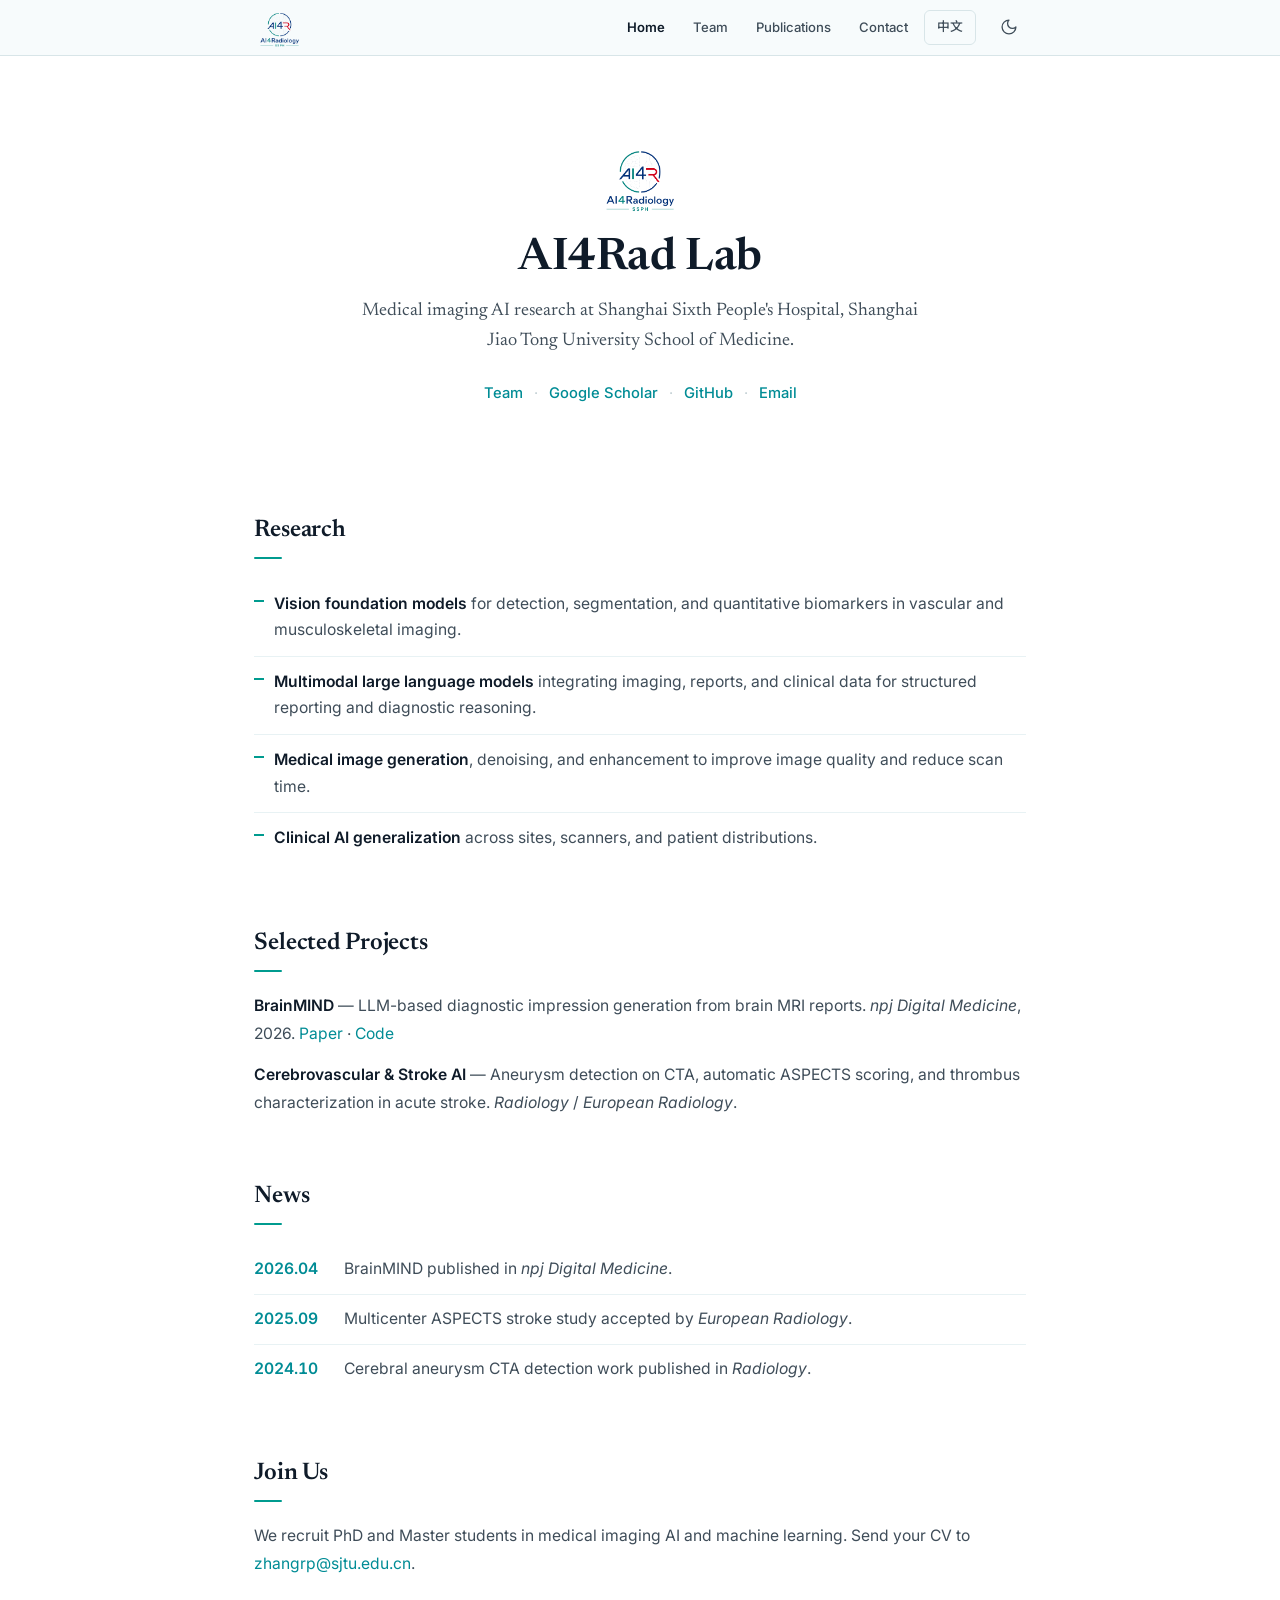
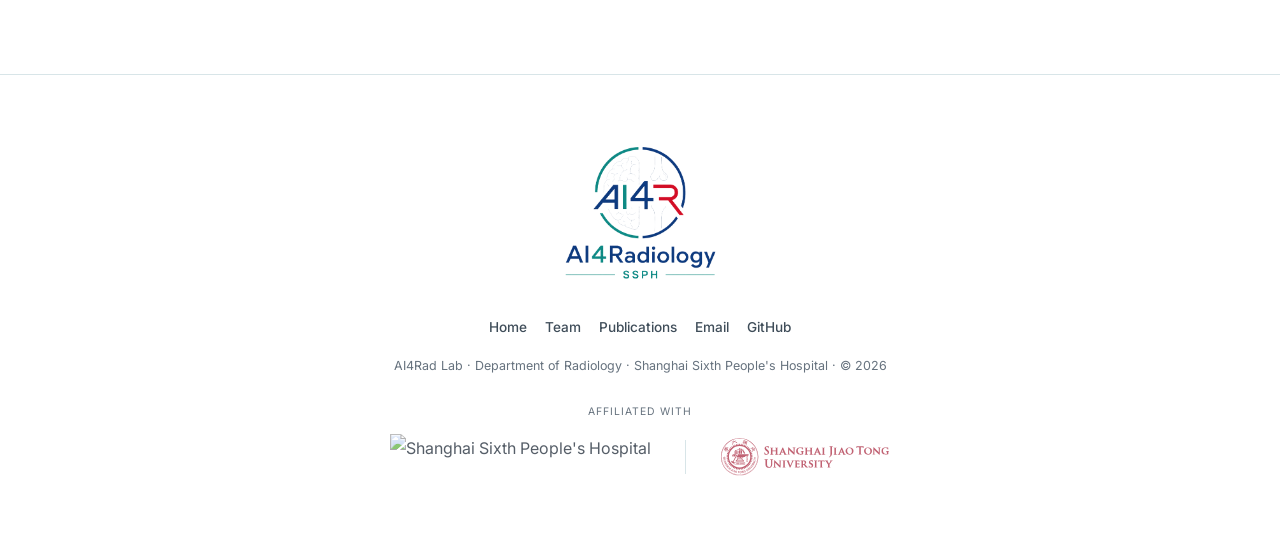
==== index.html @ 99b1f23b "logo: replace all AI4Rad marks with team-logo.png; remove old logo files - Add images/brand/team-log" ====
<!DOCTYPE html>
<html lang="en" data-theme="light">
<head>
  <meta charset="UTF-8">
  <meta name="viewport" content="width=device-width, initial-scale=1">
  <meta name="description" content="AI4Rad Lab — Medical Imaging AI research at Shanghai Sixth People's Hospital, Shanghai Jiao Tong University School of Medicine.">
  <title>AI4Rad Lab · Medical Imaging AI</title>
  <link rel="preconnect" href="https://fonts.googleapis.com">
  <link rel="preconnect" href="https://fonts.gstatic.com" crossorigin>
  <link href="https://fonts.googleapis.com/css2?family=Newsreader:opsz,wght@6..72,400;6..72,500;6..72,600&family=Inter:wght@400;500;600&family=Noto+Sans+SC:wght@400;500;600&family=Noto+Serif+SC:wght@500;600;700&display=swap" rel="stylesheet">
  <link rel="icon" href="images/brand/team-logo.png">
  <link rel="stylesheet" href="css/style.css">
</head>
<body>
  <nav class="nav">
    <div class="nav__inner">
      <a href="./" class="nav__brand">
        <img src="images/brand/team-logo.png" alt="AI4Rad" class="nav__brand-logo">
        <span class="nav__brand-text">AI4Rad Lab</span>
      </a>
      <div class="nav__links">
        <a href="./" class="nav__link active">Home</a>
        <a href="./team.html" class="nav__link">Team</a>
        <a href="https://scholar.google.com/citations?user=zj4WqewAAAAJ" class="nav__link" target="_blank" rel="noopener">Publications</a>
        <a href="mailto:zhangrp@sjtu.edu.cn" class="nav__link">Contact</a>
        <a href="./index_ch.html" class="nav__link--lang">中文</a>
      </div>
      <button class="nav__theme-btn" id="themeToggle" aria-label="Toggle dark mode" title="Toggle dark mode"></button>
    </div>
  </nav>

  <main class="wrapper">
    <section class="hero reveal">
      <img class="hero__emblem" src="images/brand/team-logo.png" alt="AI4Rad">
      <h1 class="hero__title">AI4Rad Lab</h1>
      <p class="hero__subtitle">Medical imaging AI research at Shanghai Sixth People's Hospital, Shanghai Jiao Tong University School of Medicine.</p>
      <p class="hero__links">
        <a href="./team.html">Team</a>
        <span class="hero__sep">·</span>
        <a href="https://scholar.google.com/citations?user=zj4WqewAAAAJ" target="_blank" rel="noopener">Google Scholar</a>
        <span class="hero__sep">·</span>
        <a href="https://github.com/AI4Rad-SSPH" target="_blank" rel="noopener">GitHub</a>
        <span class="hero__sep">·</span>
        <a href="mailto:zhangrp@sjtu.edu.cn">Email</a>
      </p>
    </section>

    <section class="reveal" style="margin-top:64px;">
      <h2 class="section-title">Research</h2>
      <ul class="text-list">
        <li><strong>Vision foundation models</strong> for detection, segmentation, and quantitative biomarkers in vascular and musculoskeletal imaging.</li>
        <li><strong>Multimodal large language models</strong> integrating imaging, reports, and clinical data for structured reporting and diagnostic reasoning.</li>
        <li><strong>Medical image generation</strong>, denoising, and enhancement to improve image quality and reduce scan time.</li>
        <li><strong>Clinical AI generalization</strong> across sites, scanners, and patient distributions.</li>
      </ul>
    </section>

    <section class="reveal" style="margin-top:64px;">
      <h2 class="section-title">Selected Projects</h2>
      <div class="text-list">
        <p><strong>BrainMIND</strong> — LLM-based diagnostic impression generation from brain MRI reports. <em>npj Digital Medicine</em>, 2026. <a href="https://www.nature.com/articles/s41746-026-02380-4" target="_blank" rel="noopener">Paper</a> · <a href="https://github.com/FrankZhangRp/BrainMIND" target="_blank" rel="noopener">Code</a></p>
        <p><strong>Cerebrovascular & Stroke AI</strong> — Aneurysm detection on CTA, automatic ASPECTS scoring, and thrombus characterization in acute stroke. <em>Radiology</em> / <em>European Radiology</em>.</p>
      </div>
    </section>

    <section class="reveal" style="margin-top:64px;">
      <h2 class="section-title">News</h2>
      <ul class="news-list-plain">
        <li><span class="news-date">2026.04</span> BrainMIND published in <em>npj Digital Medicine</em>.</li>
        <li><span class="news-date">2025.09</span> Multicenter ASPECTS stroke study accepted by <em>European Radiology</em>.</li>
        <li><span class="news-date">2024.10</span> Cerebral aneurysm CTA detection work published in <em>Radiology</em>.</li>
      </ul>
    </section>

    <section class="reveal" style="margin-top:64px;">
      <h2 class="section-title">Join Us</h2>
      <p class="text-body">We recruit PhD and Master students in medical imaging AI and machine learning. Send your CV to <a href="mailto:zhangrp@sjtu.edu.cn">zhangrp@sjtu.edu.cn</a>.</p>
    </section>
  </main>

  <footer class="footer">
    <div class="footer__brand">
      <img src="images/brand/team-logo.png" alt="AI4Rad Lab" class="footer__brandlogo">
    </div>
    <div class="footer__links">
      <a href="./">Home</a>
      <a href="./team.html">Team</a>
      <a href="https://scholar.google.com/citations?user=zj4WqewAAAAJ" target="_blank" rel="noopener">Publications</a>
      <a href="mailto:zhangrp@sjtu.edu.cn">Email</a>
      <a href="https://github.com/AI4Rad-SSPH" target="_blank" rel="noopener">GitHub</a>
    </div>
    <p class="footer__meta">AI4Rad Lab · Department of Radiology · Shanghai Sixth People's Hospital · &copy; 2026</p>
    <div class="footer__affil">
      <span class="footer__affil-cap">Affiliated with</span>
      <div class="footer__affil-logos">
        <img src="images/brand/ssph-med-logo.svg" alt="Shanghai Sixth People's Hospital" class="a-ssph">
        <span class="footer__affil-sep" aria-hidden="true"></span>
        <img src="images/brand/sjtu-logo-en.svg" alt="Shanghai Jiao Tong University" class="a-sjtu">
      </div>
    </div>
  </footer>

  <script src="js/main.js"></script>
</body>
</html>
---- css/style.css ----
:root {
  /* AI4Rad restrained identity — reduced palette */
  --ai4rad-teal: #009b8f; --ai4rad-teal-dark: #008c95; --ai4rad-teal-soft: #e3f3f1;
  --ai4rad-blue: #00529b; --ai4rad-blue-dark: #003f88;
  --ai4rad-red: #c9102e; --ai4rad-ink: #0f1b29; --ai4rad-paper: #ffffff;
  --text-primary: var(--ai4rad-ink);
  --text-secondary: #3f4d59;
  --text-muted: #66727e;
  --bg-page: var(--ai4rad-paper);
  --bg-card: #ffffff;
  --border: #d8e5e8;
  --border-light: #e8f2f4;
  --radius-sm: 6px; --radius-md: 10px; --radius-lg: 14px;
  --shadow-sm: 0 1px 2px rgba(17,32,51,0.04);
  --shadow-md: 0 4px 10px rgba(17,32,51,0.05);
  --nav-height: 56px;
  --content-max: 720px;
  /* Typography: serif display (Newsreader) for headings — editorial, academic feel;
     neutral sans (Inter) for body; Noto Sans/Serif SC paired for consistent CJK. */
  --font-body: 'Inter', 'Noto Sans SC', 'PingFang SC', 'Hiragino Sans GB', 'Microsoft YaHei', sans-serif;
  --font-display: 'Newsreader', 'Noto Serif SC', 'Songti SC', serif;
  --font-serif: 'Newsreader', 'Noto Serif SC', 'Songti SC', serif;
  --nav-bg: rgba(247,251,252,0.96);
}

[data-theme="dark"] {
  --text-primary: #e8f4f2;
  --text-secondary: #9aaba6;
  --text-muted: #6e807b;
  --bg-page: #0b1418;
  --bg-card: #141f23;
  --border: #233439;
  --border-light: #1a272b;
  --shadow-sm: 0 1px 2px rgba(0,0,0,0.3);
  --shadow-md: 0 4px 10px rgba(0,0,0,0.3);
  --nav-bg: rgba(11,20,24,0.96);
}

*, *::before, *::after { box-sizing: border-box; margin: 0; padding: 0; }
html { scroll-behavior: smooth; scroll-padding-top: calc(var(--nav-height) + 24px); }
body {
  font-family: var(--font-body); font-size: 16px; line-height: 1.78; color: var(--text-primary);
  background: var(--bg-page); -webkit-font-smoothing: antialiased; text-rendering: optimizeLegibility;
  padding-top: var(--nav-height);
}

a { color: var(--ai4rad-teal-dark); text-decoration: none; transition: color 0.2s; }
[data-theme="dark"] a { color: #4ad4c8; }
a:hover { color: var(--ai4rad-blue); }
[data-theme="dark"] a:hover { color: #6ee4da; }

::selection { background: rgba(0,142,155,0.16); }

/* Navigation — minimal */
.nav {
  position: fixed; top: 0; left: 0; right: 0; height: var(--nav-height);
  background: var(--nav-bg); border-bottom: 1px solid var(--border);
  z-index: 1000; display: flex; align-items: center; justify-content: center;
}
.nav__inner { display: flex; align-items: center; gap: 12px; max-width: var(--content-max); width: 100%; padding: 0 24px; }
.nav__brand { margin-right: auto; display: flex; align-items: center; gap: 10px; }
/* team-logo.png is a horizontal lockup (icon + wordmark), so scale by height
   and let width follow the aspect ratio. The text label is hidden because the
   logo already carries the lab name. */
.nav__brand-logo { height: 34px; width: auto; flex-shrink: 0; }
.nav__brand-text { display: none; }
.nav__links { display: flex; align-items: center; gap: 4px; }
.nav__link { padding: 5px 12px; font-size: 0.82rem; font-weight: 500; color: var(--text-secondary); border-radius: var(--radius-sm); transition: color 0.2s; }
.nav__link:hover { color: var(--text-primary); background: transparent; }
.nav__link.active { color: var(--text-primary); font-weight: 600; }
.nav__link--lang { padding: 5px 12px; font-size: 0.8rem; font-weight: 500; color: var(--text-secondary); border-radius: var(--radius-sm); border: 1px solid var(--border); transition: all 0.2s; }
.nav__link--lang:hover { color: var(--text-primary); border-color: var(--text-secondary); background: transparent; }
.nav__theme-btn { background: none; border: none; cursor: pointer; font-size: 1.1rem; padding: 4px 8px; border-radius: var(--radius-sm); transition: background 0.2s; line-height: 1; margin-left: 4px; color: var(--text-secondary); }
.nav__theme-btn:hover { background: var(--border-light); }

.wrapper { max-width: var(--content-max); margin: 0 auto; padding: 0 24px; }

/* Hero — minimal */
.hero { padding: 76px 0 40px; text-align: center; }
.hero__emblem { height: clamp(52px, 6vw, 68px); width: auto; margin: 0 auto 22px; display: block; }
.hero__title { font-family: var(--font-display); font-size: 2.6rem; font-weight: 600; line-height: 1.1; letter-spacing: -0.01em; color: var(--text-primary); margin-bottom: 14px; }
.hero__subtitle { font-family: var(--font-serif); font-size: 1.14rem; color: var(--text-secondary); max-width: 560px; margin: 0 auto; line-height: 1.62; font-weight: 400; }
.hero__links { margin-top: 24px; font-size: 0.92rem; color: var(--text-muted); display: flex; flex-wrap: wrap; justify-content: center; gap: 11px; }
.hero__links a { font-weight: 500; }
.hero__sep { color: #c2cfd3; }

/* Section titles — minimal */
.section-title { font-family: var(--font-display); font-size: 1.4rem; font-weight: 600; color: var(--text-primary); margin-bottom: 20px; letter-spacing: -0.005em; line-height: 1.25; }
.section-title::after { content: ''; display: block; width: 28px; height: 2px; background: var(--ai4rad-teal); border-radius: 2px; margin-top: 12px; }

.text-body { color: var(--text-secondary); font-size: 0.98rem; line-height: 1.78; }

/* Text lists */
.text-list { list-style: none; padding: 0; margin: 0; }
.text-list li { position: relative; padding: 12px 0 12px 20px; color: var(--text-secondary); font-size: 0.98rem; line-height: 1.7; border-bottom: 1px solid var(--border-light); }
.text-list li:last-child { border-bottom: none; }
.text-list li::before { content: ''; position: absolute; left: 0; top: 21px; width: 10px; height: 2px; background: var(--ai4rad-teal); }
.text-list p { color: var(--text-secondary); font-size: 0.98rem; line-height: 1.78; margin: 0 0 13px; }
.text-list p:last-child { margin-bottom: 0; }
.text-list strong, .text-list p strong { color: var(--text-primary); font-weight: 600; }

.news-list-plain { list-style: none; padding: 0; margin: 0; }
.news-list-plain li { padding: 11px 0; color: var(--text-secondary); font-size: 0.98rem; line-height: 1.72; border-bottom: 1px solid var(--border-light); }
.news-list-plain li:last-child { border-bottom: none; }
.news-date { display: inline-block; min-width: 72px; font-weight: 600; color: var(--ai4rad-teal-dark); margin-right: 14px; font-feature-settings: 'tnum'; }

/* Footer — minimal */
.footer { margin-top: 96px; padding: 44px 0 52px; border-top: 1px solid var(--border); text-align: center; background: var(--bg-page); }
.footer__brand { margin-bottom: 26px; }
.footer__brandlogo { height: clamp(96px, 11vw, 132px); width: auto; max-width: 100%; opacity: 0.95; }
.footer__links { display: flex; justify-content: center; gap: 18px; margin-bottom: 16px; flex-wrap: wrap; }
.footer__links a { font-size: 0.85rem; color: var(--text-secondary); font-weight: 500; }
.footer__links a:hover { color: var(--text-primary); }
.footer__meta { font-size: 0.78rem; color: var(--text-muted); margin-bottom: 26px; }
/* Affiliations: row layout, logos scaled by their native aspect ratio so the
   wide SSPH wordmark and the SJTU lockup sit on a shared baseline. */
.footer__affil { display: flex; flex-direction: column; align-items: center; gap: 12px; }
.footer__affil-cap { font-size: 0.65rem; text-transform: uppercase; letter-spacing: 0.1em; color: var(--text-muted); }
.footer__affil-logos { display: flex; align-items: center; justify-content: center; flex-wrap: wrap; gap: clamp(20px, 3vw, 34px); }
.footer__affil img { width: auto; opacity: 0.7; display: block; }
/* SSPH wordmark is very wide (~4:1) — cap by height so it reads; SJTU lockup
   is wider than tall — keep it a touch shorter to balance the SSPH wordmark. */
.footer__affil .a-ssph { height: clamp(34px, 4vw, 46px); }
.footer__affil .a-sjtu { height: clamp(28px, 3.2vw, 38px); }
.footer__affil-sep { width: 1px; height: 34px; background: var(--border); flex-shrink: 0; }
[data-theme="dark"] .footer__brandlogo { filter: brightness(1.1); }
[data-theme="dark"] .footer__affil img { opacity: 0.75; }

/* Reveal on scroll */
.reveal { opacity: 0; transform: translateY(14px); transition: opacity 0.5s ease, transform 0.5s ease; }
.reveal.visible { opacity: 1; transform: translateY(0); }

/* =============== Legacy styles for team & member pages (kept for compatibility) =============== */

.section-head { margin-bottom: 28px; }
.section-head__title { font-family: var(--font-display); font-size: 1.5rem; font-weight: 600; color: var(--text-primary); letter-spacing: -0.01em; }
.section-head__line { width: 36px; height: 2px; background: var(--ai4rad-teal); margin-top: 8px; opacity: 0.6; }

.section-label { display: flex; align-items: center; gap: 12px; margin-bottom: 20px; }
.section-label__text { font-family: var(--font-display); font-size: 1.15rem; font-weight: 600; color: var(--text-primary); white-space: nowrap; }
.section-label__line { flex: 1; height: 1px; background: var(--border); }

.stats { display: grid; grid-template-columns: repeat(4, 1fr); gap: 16px; padding: 0 0 48px; }
.stat { background: var(--bg-card); border-radius: var(--radius-lg); padding: 24px 20px; text-align: center; border: 1px solid var(--border); }
.stat__number { font-family: var(--font-display); font-size: 2rem; font-weight: 600; color: var(--ai4rad-teal); }
.stat__label { font-size: 0.75rem; color: var(--text-muted); margin-top: 4px; }

.portal { display: grid; grid-template-columns: repeat(4, 1fr); gap: 16px; padding: 8px 0 52px; }
.portal-card { display: flex; flex-direction: column; gap: 9px; padding: 22px 20px; background: var(--bg-card); border: 1px solid var(--border); border-radius: var(--radius-lg); transition: all 0.25s; position: relative; }
.portal-card:hover { box-shadow: var(--shadow-md); border-color: var(--border-light); }
.portal-card__icon { width: 38px; height: 38px; border-radius: var(--radius-md); display: flex; align-items: center; justify-content: center; background: var(--ai4rad-teal-soft); color: var(--ai4rad-teal-dark); }
.portal-card__title { font-family: var(--font-display); font-size: 1rem; font-weight: 600; color: var(--text-primary); }
.portal-card__desc { font-size: 0.78rem; color: var(--text-secondary); line-height: 1.55; flex: 1; }
.portal-card__cta { font-size: 0.74rem; font-weight: 600; color: var(--ai4rad-teal-dark); }

.projects { display: grid; grid-template-columns: repeat(2, 1fr); gap: 16px; }
.project-card { display: grid; grid-template-columns: 96px 1fr; gap: 18px; padding: 20px; background: var(--bg-card); border: 1px solid var(--border); border-radius: var(--radius-lg); transition: all 0.25s; }
.project-card:hover { box-shadow: var(--shadow-md); border-color: var(--border-light); }
.project-card__media { width: 96px; height: 96px; border-radius: var(--radius-md); overflow: hidden; background: var(--ai4rad-teal-soft); flex-shrink: 0; }
.project-card__media img { width: 100%; height: 100%; object-fit: cover; }
.project-card__icon { display: flex; align-items: center; justify-content: center; width: 100%; height: 100%; background: var(--ai4rad-teal-soft); color: var(--ai4rad-teal-dark); }
.project-card__tag { font-size: 0.62rem; font-weight: 700; text-transform: uppercase; letter-spacing: 0.05em; color: var(--ai4rad-teal-dark); }
.project-card__title { font-size: 0.95rem; font-weight: 600; color: var(--text-primary); margin: 3px 0 5px; line-height: 1.4; }
.project-card__desc { font-size: 0.8rem; color: var(--text-secondary); line-height: 1.55; }
.project-card__links { margin-top: 9px; display: flex; gap: 12px; flex-wrap: wrap; }
.project-card__links a { font-size: 0.72rem; font-weight: 600; }

.resource-list { display: grid; grid-template-columns: repeat(2, 1fr); gap: 12px; }
.resource-link { display: flex; align-items: center; gap: 14px; padding: 16px 20px; background: var(--bg-card); border: 1px solid var(--border-light); border-radius: var(--radius-md); transition: all 0.2s; }
.resource-link:hover { border-color: var(--border); box-shadow: var(--shadow-sm); }
.resource-link__icon { display: inline-flex; align-items: center; justify-content: center; width: 36px; height: 36px; border-radius: var(--radius-md); background: var(--ai4rad-teal-soft); color: var(--ai4rad-teal-dark); flex-shrink: 0; }
.resource-link__title { font-size: 0.86rem; font-weight: 600; color: var(--text-primary); }
.resource-link__desc { font-size: 0.72rem; color: var(--text-muted); margin-top: 1px; }

.research-areas { display: grid; grid-template-columns: repeat(2, 1fr); gap: 16px; align-items: start; }
.area-card { background: var(--bg-card); border-radius: var(--radius-lg); padding: 24px; border: 1px solid var(--border); transition: all 0.3s; }
.area-card:hover { box-shadow: var(--shadow-md); border-color: var(--border-light); }
.area-card__icon { width: 40px; height: 40px; border-radius: var(--radius-md); display: flex; align-items: center; justify-content: center; margin-bottom: 14px; background: var(--ai4rad-teal-soft); color: var(--ai4rad-teal-dark); }
.area-card__title { font-family: var(--font-display); font-size: 1.05rem; font-weight: 600; color: var(--text-primary); margin-bottom: 6px; }
.area-card__desc { font-size: 0.82rem; color: var(--text-secondary); line-height: 1.65; }

.news-list { display: flex; flex-direction: column; gap: 10px; }
.news-item { display: flex; gap: 14px; align-items: flex-start; padding: 14px 18px; background: var(--bg-card); border-radius: var(--radius-md); border: 1px solid var(--border-light); transition: all 0.2s; }
.news-item:hover { border-color: var(--border); box-shadow: var(--shadow-sm); }
.news-item__date { font-size: 0.72rem; font-weight: 600; color: var(--ai4rad-teal); white-space: nowrap; min-width: 64px; padding-top: 2px; }
.news-item__text { font-size: 0.86rem; color: var(--text-primary); line-height: 1.6; }

.leader-card { display: flex; align-items: center; gap: 22px; padding: 16px 0; border-bottom: 1px solid var(--border-light); }
.leader-card:last-of-type { border-bottom: none; }
.leader-card__avatar { width: 80px; height: 80px; border-radius: 50%; overflow: hidden; background: var(--border-light); flex-shrink: 0; }
.leader-card__avatar img { width: 100%; height: 100%; object-fit: cover; }
.leader-card__name { font-family: var(--font-display); font-size: 1.15rem; font-weight: 600; color: var(--text-primary); }
.leader-card__name-en { font-weight: 400; font-size: 0.85rem; color: var(--text-secondary); margin-left: 6px; font-family: var(--font-body); }
.leader-card__tags { display: none; }
.leader-card__meta { font-size: 0.8rem; color: var(--text-muted); line-height: 1.6; margin-top: 4px; }

.pi-card { display: flex; align-items: center; gap: 18px; padding: 14px 0; border-bottom: 1px solid var(--border-light); }
.pi-card:last-of-type { border-bottom: none; }
.pi-card__avatar { width: 64px; height: 64px; border-radius: 50%; overflow: hidden; background: var(--border-light); flex-shrink: 0; }
.pi-card__avatar img { width: 100%; height: 100%; object-fit: cover; transition: opacity 0.2s; }
.pi-card__avatar a:hover img { opacity: 0.85; }
.pi-card__name { font-family: var(--font-display); font-size: 1.05rem; font-weight: 600; color: var(--text-primary); }
.pi-card__name-en, .pi-card__name-cn { font-weight: 400; font-size: 0.8rem; color: var(--text-secondary); margin-left: 6px; font-family: var(--font-body); }
.pi-card__meta { font-size: 0.76rem; color: var(--text-muted); margin-top: 2px; line-height: 1.55; }

.member-card { display: flex; align-items: center; gap: 12px; padding: 10px 0; border-bottom: 1px solid var(--border-light); background: transparent; border-radius: 0; }
.member-card:last-of-type { border-bottom: none; }
.member-card:hover { border-color: var(--border-light); box-shadow: none; }
.member-card__avatar { width: 40px; height: 40px; border-radius: 50%; overflow: hidden; background: var(--border-light); flex-shrink: 0; }
.member-card__avatar img { width: 100%; height: 100%; object-fit: cover; }
.member-card__avatar a:hover img { opacity: 0.85; }
.member-card__info { flex: 1; min-width: 0; }
.member-card__name { font-weight: 600; font-size: 0.88rem; color: var(--text-primary); }
.member-card__name-en, .member-card__name-cn { font-weight: 400; font-size: 0.75rem; color: var(--text-secondary); }
.member-card__meta { font-size: 0.72rem; color: var(--text-muted); margin-top: 2px; line-height: 1.5; }

.researcher-grid { display: grid; grid-template-columns: repeat(2, 1fr); gap: 14px; }
.member-grid { display: grid; grid-template-columns: repeat(auto-fill, minmax(280px, 1fr)); gap: 10px; }

.student-category { margin-top: 32px; }
.student-category__sub { margin-bottom: 20px; }
.student-category__sub-label { font-size: 0.7rem; font-weight: 600; color: var(--text-muted); text-transform: uppercase; letter-spacing: 0.08em; margin-bottom: 10px; padding-left: 4px; }

.alumni-section .member-card { background: var(--bg-card); }
.alumni-section .member-card__avatar { opacity: 0.9; }

/* Member profile page (legacy minimalized) */
.mp-profile { display: grid; grid-template-columns: minmax(0, 1fr) 220px; gap: 44px; align-items: start; padding: 40px 0 32px; }
.mp-profile > div:first-child { min-width: 0; }
.mp-photo-wrap { position: relative; width: 220px; height: 293px; }
.mp-photo { display: block; width: 100%; height: 100%; object-fit: cover; border-radius: var(--radius-md); border: 1px solid var(--border); }
.mp-avatar-fallback { width: 100%; height: 100%; border-radius: var(--radius-md); background: var(--ai4rad-teal-soft); border: 1px solid var(--border); }
.mp-avatar-fallback .avatar-ph { font-size: 2.6rem; border-radius: var(--radius-md); }
.mp-name { font-family: var(--font-display); font-size: 2.2rem; font-weight: 600; line-height: 1.15; color: var(--text-primary); margin-bottom: 4px; }
.mp-name-sub { font-family: var(--font-body); font-size: 1rem; font-weight: 400; color: var(--text-secondary); }
.mp-title { font-size: 0.8rem; font-weight: 600; color: var(--ai4rad-teal-dark); text-transform: uppercase; letter-spacing: 0.06em; margin: 8px 0 14px; }
.mp-bio { color: var(--text-secondary); font-size: 0.92rem; line-height: 1.75; }
.mp-contacts { display: flex; flex-wrap: wrap; gap: 12px; margin-top: 18px; }
.mp-contact { font-size: 0.85rem; font-weight: 500; color: var(--text-secondary); transition: color 0.2s; }
.mp-contact:hover { color: var(--text-primary); }
.mp-interests { list-style: none; padding: 0; margin: 0; }
.mp-interests li { position: relative; padding: 6px 0 6px 18px; color: var(--text-secondary); font-size: 0.9rem; line-height: 1.6; }
.mp-interests li::before { content: '—'; position: absolute; left: 0; color: var(--ai4rad-teal); font-weight: 500; }
.mp-group-label { font-family: var(--font-display); font-size: 1.25rem; font-weight: 600; color: var(--text-primary); margin: 34px 0 6px; padding-bottom: 8px; border-bottom: 1px solid var(--border); letter-spacing: -0.005em; }
.mp-group-label:first-child { margin-top: 0; }
.pub-card { display: grid; grid-template-columns: 1fr; gap: 6px; padding: 18px 0; border-bottom: 1px solid var(--border-light); }
.pub-card:last-child { border-bottom: none; }
.pub-card__title { font-size: 0.95rem; font-weight: 600; line-height: 1.45; color: var(--text-primary); }
.pub-card__title a { color: inherit; }
.pub-card__title a:hover { color: var(--ai4rad-teal-dark); }
.pub-card__authors { font-size: 0.82rem; color: var(--text-secondary); margin-top: 4px; line-height: 1.55; }
.pub-card__venue { font-size: 0.82rem; font-style: italic; color: var(--text-muted); margin-top: 2px; }
.pub-cites { font-size: 0.72rem; font-weight: 600; color: var(--ai4rad-teal-dark); margin-top: 5px; }
.pub-featured { background: var(--ai4rad-teal-soft); padding: 1px 7px; border-radius: var(--radius-sm); font-weight: 600; font-size: 0.65rem; margin-right: 6px; color: var(--ai4rad-teal-dark); }
[data-theme="dark"] .pub-featured { background: #142327; color: #4ad4c8; }
.pub-tags { display: flex; flex-wrap: wrap; gap: 6px; margin-top: 8px; }
.pub-tag { display: inline-flex; align-items: center; min-height: 20px; padding: 1px 7px; border-radius: var(--radius-sm); border: 1px solid var(--border-light); color: var(--text-muted); font-size: 0.68rem; font-weight: 600; line-height: 1.3; }
.pub-tag--jcr, .pub-tag--cas, .pub-tag--if { color: var(--ai4rad-teal-dark); background: var(--ai4rad-teal-soft); border-color: transparent; }
.pub-tag--ccf { color: var(--ai4rad-blue-dark); background: #e7f0fb; border-color: transparent; }
.pub-tag--award { color: var(--ai4rad-red); background: #fff0f3; border-color: transparent; }
[data-theme="dark"] .pub-tag { border-color: var(--border); }
[data-theme="dark"] .pub-tag--jcr, [data-theme="dark"] .pub-tag--cas, [data-theme="dark"] .pub-tag--if { color: #4ad4c8; background: #142327; }
[data-theme="dark"] .pub-tag--ccf { color: #7db8ff; background: #102033; }
[data-theme="dark"] .pub-tag--award { color: #ff8fa3; background: #2b1118; }
.pub-links { display: flex; flex-wrap: wrap; gap: 12px; margin-top: 8px; }
.pub-links a { font-size: 0.78rem; font-weight: 500; color: var(--text-muted); transition: color 0.2s; }
.pub-links a:hover { color: var(--text-primary); }
.list-block ul { list-style: none; padding: 0; }
.list-block ul li { position: relative; padding: 8px 0 8px 18px; color: var(--text-secondary); font-size: 0.88rem; line-height: 1.6; }
.list-block ul li::before { content: '—'; position: absolute; left: 0; color: var(--ai4rad-teal); font-weight: 500; }
.mp-back { display: inline-flex; align-items: center; gap: 6px; font-size: 0.8rem; font-weight: 500; color: var(--text-muted); margin-bottom: 16px; }
.mp-back:hover { color: var(--text-primary); }
.mp-empty { text-align: center; color: var(--text-muted); padding: 80px 0; }

/* Avatar placeholder */
.avatar-ph { display: flex; align-items: center; justify-content: center; width: 100%; height: 100%; background: var(--ai4rad-teal-soft); color: var(--ai4rad-teal-dark); font-family: var(--font-display); font-weight: 600; letter-spacing: 0.01em; }
[data-theme="dark"] .avatar-ph { background: #142327; color: #4ad4c8; }
.member-card__avatar .avatar-ph { font-size: 0.85rem; }
.pi-card__avatar .avatar-ph { font-size: 1.2rem; }
.leader-card__avatar .avatar-ph { font-size: 1.5rem; }

/* Monochrome line-icon system */
.ic { display: inline-block; width: 1.2rem; height: 1.2rem; background-color: currentColor; -webkit-mask: var(--ic) center / contain no-repeat; mask: var(--ic) center / contain no-repeat; flex-shrink: 0; vertical-align: -0.18em; }
.ic--team { --ic: url("data:image/svg+xml,<svg xmlns='http://www.w3.org/2000/svg' viewBox='0 0 24 24' fill='none' stroke='%23000' stroke-width='1.7' stroke-linecap='round' stroke-linejoin='round'><path d='M16 21v-2a4 4 0 0 0-4-4H6a4 4 0 0 0-4 4v2'/><circle cx='9' cy='7' r='4'/><path d='M22 21v-2a4 4 0 0 0-3-3.87'/><path d='M16 3.13a4 4 0 0 1 0 7.75'/></svg>"); }
.ic--flask { --ic: url("data:image/svg+xml,<svg xmlns='http://www.w3.org/2000/svg' viewBox='0 0 24 24' fill='none' stroke='%23000' stroke-width='1.7' stroke-linecap='round' stroke-linejoin='round'><path d='M10 2v7.31'/><path d='M14 9.3V2'/><path d='M8.5 2h7'/><path d='M14 9.3a6.5 6.5 0 1 1-4 0'/><path d='M5.52 16h12.96'/></svg>"); }
.ic--play { --ic: url("data:image/svg+xml,<svg xmlns='http://www.w3.org/2000/svg' viewBox='0 0 24 24' fill='none' stroke='%23000' stroke-width='1.7' stroke-linecap='round' stroke-linejoin='round'><circle cx='12' cy='12' r='10'/><polygon points='10 8 16 12 10 16 10 8'/></svg>"); }
.ic--layers { --ic: url("data:image/svg+xml,<svg xmlns='http://www.w3.org/2000/svg' viewBox='0 0 24 24' fill='none' stroke='%23000' stroke-width='1.7' stroke-linecap='round' stroke-linejoin='round'><path d='M12.83 2.18a2 2 0 0 0-1.66 0L2.6 6.08a1 1 0 0 0 0 1.83l8.57 3.91a2 2 0 0 0 1.66 0l8.58-3.9a1 1 0 0 0 0-1.83Z'/><path d='m22 17.65-9.17 4.16a2 2 0 0 1-1.66 0L2 17.65'/><path d='m22 12.65-9.17 4.16a2 2 0 0 1-1.66 0L2 12.65'/></svg>"); }
.ic--eye { --ic: url("data:image/svg+xml,<svg xmlns='http://www.w3.org/2000/svg' viewBox='0 0 24 24' fill='none' stroke='%23000' stroke-width='1.7' stroke-linecap='round' stroke-linejoin='round'><path d='M2 12s3-7 10-7 10 7 10 7-3 7-10 7-10-7-10-7Z'/><circle cx='12' cy='12' r='3'/></svg>"); }
.ic--chat { --ic: url("data:image/svg+xml,<svg xmlns='http://www.w3.org/2000/svg' viewBox='0 0 24 24' fill='none' stroke='%23000' stroke-width='1.7' stroke-linecap='round' stroke-linejoin='round'><path d='M21 15a2 2 0 0 1-2 2H7l-4 4V5a2 2 0 0 1 2-2h14a2 2 0 0 1 2 2z'/></svg>"); }
.ic--spark { --ic: url("data:image/svg+xml,<svg xmlns='http://www.w3.org/2000/svg' viewBox='0 0 24 24' fill='none' stroke='%23000' stroke-width='1.7' stroke-linecap='round' stroke-linejoin='round'><path d='M9.94 14.5A2 2 0 0 0 8.5 13.06l-5.6-1.44a.5.5 0 0 1 0-.97L8.5 9.2a2 2 0 0 0 1.44-1.44l1.44-5.6a.5.5 0 0 1 .97 0l1.44 5.6A2 2 0 0 0 15.2 9.2l5.6 1.44a.5.5 0 0 1 0 .97l-5.6 1.44a2 2 0 0 0-1.44 1.44l-1.44 5.6a.5.5 0 0 1-.97 0z'/><path d='M20 3v4'/><path d='M22 5h-4'/></svg>"); }
.ic--cube { --ic: url("data:image/svg+xml,<svg xmlns='http://www.w3.org/2000/svg' viewBox='0 0 24 24' fill='none' stroke='%23000' stroke-width='1.7' stroke-linecap='round' stroke-linejoin='round'><path d='M21 8a2 2 0 0 0-1-1.73l-7-4a2 2 0 0 0-2 0l-7 4A2 2 0 0 0 3 8v8a2 2 0 0 0 1 1.73l7 4a2 2 0 0 0 2 0l7-4A2 2 0 0 0 21 16Z'/><path d='m3.3 7 8.7 5 8.7-5'/><path d='M12 22V12'/></svg>"); }
.ic--pulse { --ic: url("data:image/svg+xml,<svg xmlns='http://www.w3.org/2000/svg' viewBox='0 0 24 24' fill='none' stroke='%23000' stroke-width='1.7' stroke-linecap='round' stroke-linejoin='round'><path d='M22 12h-4l-3 9L9 3l-3 9H2'/></svg>"); }
.ic--github { --ic: url("data:image/svg+xml,<svg xmlns='http://www.w3.org/2000/svg' viewBox='0 0 24 24' fill='none' stroke='%23000' stroke-width='1.7' stroke-linecap='round' stroke-linejoin='round'><path d='M9 19c-5 1.5-5-2.5-7-3m14 6v-3.87a3.37 3.37 0 0 0-.94-2.61c3.14-.35 6.44-1.54 6.44-7A5.44 5.44 0 0 0 20 4.77 5.07 5.07 0 0 0 19.91 1S18.73.65 16 2.48a13.38 13.38 0 0 0-7 0C6.27.65 5.09 1 5.09 1A5.07 5.07 0 0 0 5 4.77a5.44 5.44 0 0 0-1.5 3.78c0 5.42 3.3 6.61 6.44 7A3.37 3.37 0 0 0 9 18.13V22'/></svg>"); }
.ic--cap { --ic: url("data:image/svg+xml,<svg xmlns='http://www.w3.org/2000/svg' viewBox='0 0 24 24' fill='none' stroke='%23000' stroke-width='1.7' stroke-linecap='round' stroke-linejoin='round'><path d='M21.42 10.92a1 1 0 0 0-.02-1.84L12.83 5.18a2 2 0 0 0-1.66 0L2.6 9.08a1 1 0 0 0 0 1.83l8.57 3.91a2 2 0 0 0 1.66 0z'/><path d='M22 10v6'/><path d='M6 12.5V16a6 3 0 0 0 12 0v-3.5'/></svg>"); }
.ic--mail { --ic: url("data:image/svg+xml,<svg xmlns='http://www.w3.org/2000/svg' viewBox='0 0 24 24' fill='none' stroke='%23000' stroke-width='1.7' stroke-linecap='round' stroke-linejoin='round'><rect width='20' height='16' x='2' y='4' rx='2'/><path d='m22 7-8.97 5.7a1.94 1.94 0 0 1-2.06 0L2 7'/></svg>"); }
.ic--brain { --ic: url("data:image/svg+xml,<svg xmlns='http://www.w3.org/2000/svg' viewBox='0 0 24 24' fill='none' stroke='%23000' stroke-width='1.7' stroke-linecap='round' stroke-linejoin='round'><path d='M9.5 2A2.5 2.5 0 0 1 12 4.5v15a2.5 2.5 0 0 1-4.96.44 2.5 2.5 0 0 1-2.96-3.08 3 3 0 0 1-.34-5.58 2.5 2.5 0 0 1 1.32-4.24 2.5 2.5 0 0 1 1.98-3A2.5 2.5 0 0 1 9.5 2Z'/><path d='M14.5 2A2.5 2.5 0 0 0 12 4.5v15a2.5 2.5 0 0 0 4.96.44 2.5 2.5 0 0 0 2.96-3.08 3 3 0 0 0 .34-5.58 2.5 2.5 0 0 0-1.32-4.24 2.5 2.5 0 0 0-1.98-3A2.5 2.5 0 0 0 14.5 2Z'/></svg>"); }
.ic--external { --ic: url("data:image/svg+xml,<svg xmlns='http://www.w3.org/2000/svg' viewBox='0 0 24 24' fill='none' stroke='%23000' stroke-width='1.7' stroke-linecap='round' stroke-linejoin='round'><path d='M18 13v6a2 2 0 0 1-2 2H5a2 2 0 0 1-2-2V8a2 2 0 0 1 2-2h6'/><polyline points='15 3 21 3 21 9'/><line x1='10' y1='14' x2='21' y2='3'/></svg>"); }
.ic--calendar { --ic: url("data:image/svg+xml,<svg xmlns='http://www.w3.org/2000/svg' viewBox='0 0 24 24' fill='none' stroke='%23000' stroke-width='1.7' stroke-linecap='round' stroke-linejoin='round'><rect width='18' height='18' x='3' y='4' rx='2'/><line x1='16' x2='16' y1='2' y2='6'/><line x1='8' x2='8' y1='2' y2='6'/><line x1='3' x2='21' y1='10' y2='10'/></svg>"); }
.ic--document { --ic: url("data:image/svg+xml,<svg xmlns='http://www.w3.org/2000/svg' viewBox='0 0 24 24' fill='none' stroke='%23000' stroke-width='1.7' stroke-linecap='round' stroke-linejoin='round'><path d='M14.5 2H6a2 2 0 0 0-2 2v16a2 2 0 0 0 2 2h12a2 2 0 0 0 2-2V7.5L14.5 2z'/><polyline points='14 2 14 8 20 8'/></svg>"); }
.ic--sun { --ic: url("data:image/svg+xml,<svg xmlns='http://www.w3.org/2000/svg' viewBox='0 0 24 24' fill='none' stroke='%23000' stroke-width='1.7' stroke-linecap='round' stroke-linejoin='round'><circle cx='12' cy='12' r='5'/><path d='M12 1v2'/><path d='M12 21v2'/><path d='M4.22 4.22l1.42 1.42'/><path d='M18.36 18.36l1.42 1.42'/><path d='M1 12h2'/><path d='M21 12h2'/><path d='M4.22 19.78l1.42-1.42'/><path d='M18.36 5.64l1.42-1.42'/></svg>"); }
.ic--moon { --ic: url("data:image/svg+xml,<svg xmlns='http://www.w3.org/2000/svg' viewBox='0 0 24 24' fill='none' stroke='%23000' stroke-width='1.7' stroke-linecap='round' stroke-linejoin='round'><path d='M12 3a6 6 0 0 0 9 9 9 9 0 1 1-9-9Z'/></svg>"); }

/* Theme toggle icon */
.nav__theme-icon { display: inline-block; width: 1.1rem; height: 1.1rem; color: var(--text-secondary); }

/* ============== Responsive breakpoints ==============
   Breakpoint ladder (covers portrait phones → 4K landscape):
     ≤768     phone (portrait)            full-bleed, compact type
     769–1023 portrait tablet / small laptop
     1024–1279 laptop                      baseline reading measure
     1280–1919 1080p / small desktop       widen measure, scale logos up
     1920–2559 2K (QHD)                    larger type & spacing
     ≥2560     4K                          cap measure, scale up, keep readable
   Most sizing uses clamp() so transitions between rungs stay smooth. */

@media (max-width: 768px) {
  :root { --nav-height: 52px; --content-max: 100%; }
  .hero { padding: 40px 0 20px; }
  .hero__title { font-size: 1.8rem; }
  .hero__subtitle { font-size: 0.92rem; }
  .nav__brand-logo { height: 28px; width: auto; max-width: 160px; }
  .nav__link, .nav__link--lang { font-size: 0.75rem; padding: 4px 8px; }
  .nav__links { gap: 2px; overflow-x: auto; -webkit-overflow-scrolling: touch; scrollbar-width: none; mask-image: linear-gradient(90deg, #000 92%, transparent 100%); -webkit-mask-image: linear-gradient(90deg, #000 92%, transparent 100%); }
  .nav__links::-webkit-scrollbar { display: none; }
  .section-title { font-size: 1.15rem; }
  .text-list li, .news-list-plain li, .text-list p, .text-body { font-size: 0.9rem; }
  .research-areas, .projects, .resource-list { grid-template-columns: 1fr; }
  .leader-card, .pi-card { flex-direction: column; gap: 12px; text-align: center; }
  .leader-card__avatar, .pi-card__avatar { margin: 0 auto; }
  .researcher-grid, .member-grid { grid-template-columns: 1fr; }
  .mp-profile { grid-template-columns: 1fr; gap: 28px; }
  .mp-photo-wrap { order: -1; width: 180px; height: 240px; margin: 0 auto; }
  .mp-name { font-size: 1.8rem; text-align: center; }
  .mp-title, .mp-contacts { justify-content: center; text-align: center; }
  /* Fixed footer logo sizes on phones (override the vw-based clamp). */
  .footer__brandlogo { height: 60px; }
  .footer__affil .a-ssph { height: 36px; }
  .footer__affil .a-sjtu { height: 30px; }
  .footer__affil-logos { gap: 20px; }
  .footer__affil-sep { height: 30px; }
}

/* Portrait tablet / small laptop (portrait iPad, Surface, etc.) */
@media (min-width: 769px) and (max-width: 1023px) {
  :root { --content-max: 680px; }
}

/* 1080p / small desktop landscape — widen the reading measure and lift logos */
@media (min-width: 1280px) {
  :root { --content-max: 820px; }
  .hero { padding: 88px 0 44px; }
  .hero__title { font-size: 2.8rem; }
  .section-title { font-size: 1.5rem; }
  .footer { padding: 56px 0 60px; }
  .footer__brandlogo { height: 150px; }
  .nav__brand-logo { height: 38px; }
}

/* 2K (QHD) — scale type, spacing, and brand marks up */
@media (min-width: 1920px) {
  :root { --content-max: 940px; --nav-height: 66px; }
  body { font-size: 19px; }
  .hero { padding: 104px 0 52px; }
  .hero__emblem { height: 96px; }
  .hero__title { font-size: 3.5rem; }
  .hero__subtitle { font-size: 1.42rem; }
  .hero__links { font-size: 1.06rem; }
  .nav__brand-logo { height: 44px; }
  .nav__link { font-size: 0.96rem; }
  .nav__link--lang { font-size: 0.94rem; }
  .section-title { font-size: 1.9rem; }
  .text-list li, .news-list-plain li, .text-list p, .text-body { font-size: 1.12rem; }
  .footer { padding: 64px 0 68px; }
  .footer__brandlogo { height: 200px; }
  .footer__links a, .footer__meta { font-size: 0.98rem; }
  .footer__affil .a-ssph { height: 54px; }
  .footer__affil .a-sjtu { height: 46px; }
  .footer__affil-sep { height: 50px; }
}

/* 4K — cap the measure so lines stay readable, keep scaling marks up */
@media (min-width: 2560px) {
  :root { --content-max: 1080px; }
  body { font-size: 22px; }
  .hero { padding: 120px 0 60px; }
  .hero__emblem { height: 116px; }
  .hero__title { font-size: 4.2rem; }
  .hero__subtitle { font-size: 1.66rem; }
  .hero__links { font-size: 1.22rem; }
  .nav__brand-logo { height: 52px; }
  .nav__link { font-size: 1.08rem; }
  .section-title { font-size: 2.3rem; }
  .text-list li, .news-list-plain li, .text-list p, .text-body { font-size: 1.3rem; }
  .footer__brandlogo { height: 280px; }
  .footer__links a, .footer__meta { font-size: 1.1rem; }
  .footer__affil .a-ssph { height: 66px; }
  .footer__affil .a-sjtu { height: 56px; }
  .footer__affil-sep { height: 60px; }
  .footer__affil-logos { gap: 44px; }
}

@media print { body { background: #fff; padding-top: 0; } .nav { display: none; } .reveal { opacity: 1; transform: none; } }
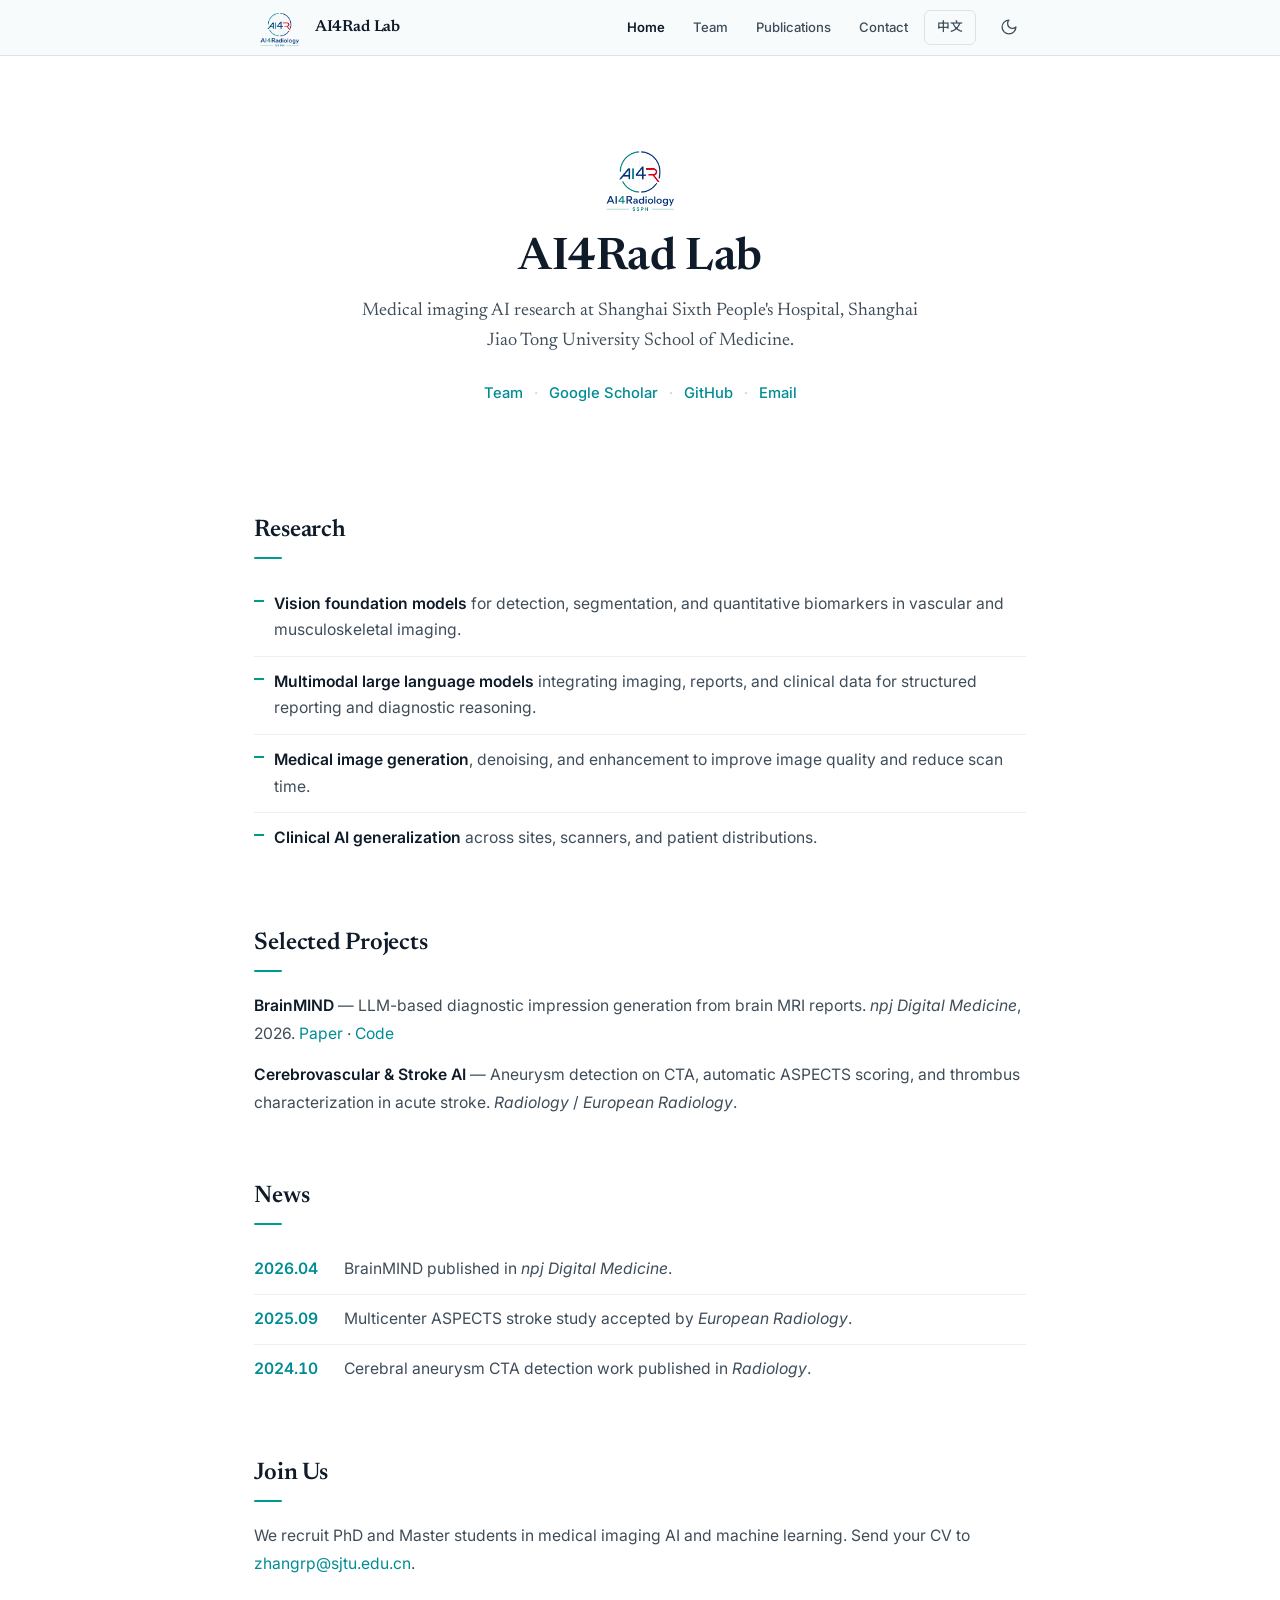
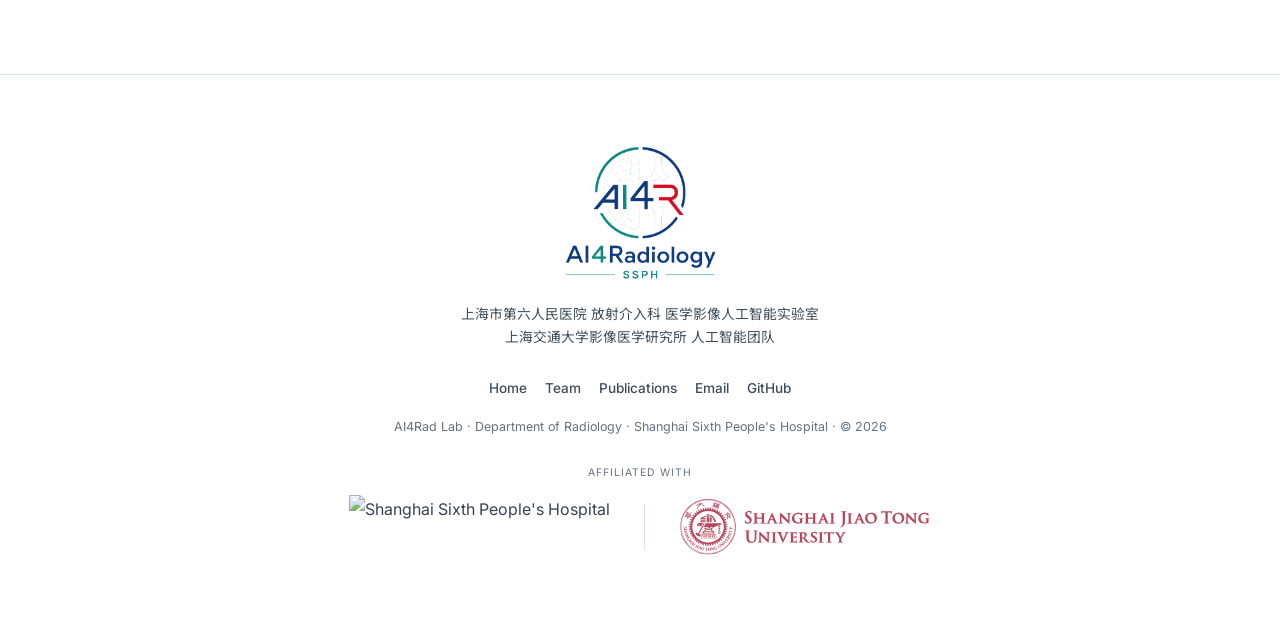
==== commit f2521cb8: "feat: publication architecture — one JSON per paper + filterable list page Rebuild publications as f" ====
--- a/index.html
+++ b/index.html
@@ -21,7 +21,7 @@
       <div class="nav__links">
         <a href="./" class="nav__link active">Home</a>
         <a href="./team.html" class="nav__link">Team</a>
-        <a href="https://scholar.google.com/citations?user=zj4WqewAAAAJ" class="nav__link" target="_blank" rel="noopener">Publications</a>
+        <a href="./publications.html" class="nav__link">Publications</a>
         <a href="mailto:zhangrp@sjtu.edu.cn" class="nav__link">Contact</a>
         <a href="./index_ch.html" class="nav__link--lang">中文</a>
       </div>
@@ -81,6 +81,7 @@
   <footer class="footer">
     <div class="footer__brand">
       <img src="images/brand/team-logo.png" alt="AI4Rad Lab" class="footer__brandlogo">
+      <p class="footer__brand-cap">上海市第六人民医院 放射介入科 医学影像人工智能实验室<br>上海交通大学影像医学研究所 人工智能团队</p>
     </div>
     <div class="footer__links">
       <a href="./">Home</a>
--- a/css/style.css
+++ b/css/style.css
@@ -59,11 +59,10 @@
 }
 .nav__inner { display: flex; align-items: center; gap: 12px; max-width: var(--content-max); width: 100%; padding: 0 24px; }
 .nav__brand { margin-right: auto; display: flex; align-items: center; gap: 10px; }
-/* team-logo.png is a horizontal lockup (icon + wordmark), so scale by height
-   and let width follow the aspect ratio. The text label is hidden because the
-   logo already carries the lab name. */
-.nav__brand-logo { height: 34px; width: auto; flex-shrink: 0; }
-.nav__brand-text { display: none; }
+/* team-logo.png is a pure icon (no wordmark), so keep it compact and show the
+   lab name as a text label next to it. */
+.nav__brand-logo { height: 30px; width: auto; flex-shrink: 0; }
+.nav__brand-text { font-family: var(--font-display); font-size: 1rem; font-weight: 600; color: var(--text-primary); letter-spacing: -0.01em; }
 .nav__links { display: flex; align-items: center; gap: 4px; }
 .nav__link { padding: 5px 12px; font-size: 0.82rem; font-weight: 500; color: var(--text-secondary); border-radius: var(--radius-sm); transition: color 0.2s; }
 .nav__link:hover { color: var(--text-primary); background: transparent; }
@@ -108,6 +107,8 @@
 .footer { margin-top: 96px; padding: 44px 0 52px; border-top: 1px solid var(--border); text-align: center; background: var(--bg-page); }
 .footer__brand { margin-bottom: 26px; }
 .footer__brandlogo { height: clamp(96px, 11vw, 132px); width: auto; max-width: 100%; opacity: 0.95; }
+.footer__brand-cap { margin-top: 14px; font-size: 0.86rem; line-height: 1.7; color: var(--text-secondary); }
+.footer__brand-cap strong { color: var(--text-primary); font-weight: 600; }
 .footer__links { display: flex; justify-content: center; gap: 18px; margin-bottom: 16px; flex-wrap: wrap; }
 .footer__links a { font-size: 0.85rem; color: var(--text-secondary); font-weight: 500; }
 .footer__links a:hover { color: var(--text-primary); }
@@ -117,12 +118,12 @@
 .footer__affil { display: flex; flex-direction: column; align-items: center; gap: 12px; }
 .footer__affil-cap { font-size: 0.65rem; text-transform: uppercase; letter-spacing: 0.1em; color: var(--text-muted); }
 .footer__affil-logos { display: flex; align-items: center; justify-content: center; flex-wrap: wrap; gap: clamp(20px, 3vw, 34px); }
-.footer__affil img { width: auto; opacity: 0.7; display: block; }
+.footer__affil img { width: auto; opacity: 0.82; display: block; }
 /* SSPH wordmark is very wide (~4:1) — cap by height so it reads; SJTU lockup
    is wider than tall — keep it a touch shorter to balance the SSPH wordmark. */
-.footer__affil .a-ssph { height: clamp(34px, 4vw, 46px); }
-.footer__affil .a-sjtu { height: clamp(28px, 3.2vw, 38px); }
-.footer__affil-sep { width: 1px; height: 34px; background: var(--border); flex-shrink: 0; }
+.footer__affil .a-ssph { height: clamp(46px, 5.4vw, 64px); }
+.footer__affil .a-sjtu { height: clamp(40px, 4.6vw, 56px); }
+.footer__affil-sep { width: 1px; height: 46px; background: var(--border); flex-shrink: 0; }
 [data-theme="dark"] .footer__brandlogo { filter: brightness(1.1); }
 [data-theme="dark"] .footer__affil img { opacity: 0.75; }
 
@@ -243,17 +244,24 @@
 .mp-interests li::before { content: '—'; position: absolute; left: 0; color: var(--ai4rad-teal); font-weight: 500; }
 .mp-group-label { font-family: var(--font-display); font-size: 1.25rem; font-weight: 600; color: var(--text-primary); margin: 34px 0 6px; padding-bottom: 8px; border-bottom: 1px solid var(--border); letter-spacing: -0.005em; }
 .mp-group-label:first-child { margin-top: 0; }
-.pub-card { display: grid; grid-template-columns: 1fr; gap: 6px; padding: 18px 0; border-bottom: 1px solid var(--border-light); }
-.pub-card:last-child { border-bottom: none; }
-.pub-card__title { font-size: 0.95rem; font-weight: 600; line-height: 1.45; color: var(--text-primary); }
-.pub-card__title a { color: inherit; }
-.pub-card__title a:hover { color: var(--ai4rad-teal-dark); }
-.pub-card__authors { font-size: 0.82rem; color: var(--text-secondary); margin-top: 4px; line-height: 1.55; }
-.pub-card__venue { font-size: 0.82rem; font-style: italic; color: var(--text-muted); margin-top: 2px; }
-.pub-cites { font-size: 0.72rem; font-weight: 600; color: var(--ai4rad-teal-dark); margin-top: 5px; }
-.pub-featured { background: var(--ai4rad-teal-soft); padding: 1px 7px; border-radius: var(--radius-sm); font-weight: 600; font-size: 0.65rem; margin-right: 6px; color: var(--ai4rad-teal-dark); }
+
+/* ============ Publication cards (shared by publications page + member page) ============ */
+.pub-list { list-style: none; padding: 0; margin: 0; }
+.pub-list--cards { display: grid; grid-template-columns: repeat(auto-fill, minmax(320px, 1fr)); gap: 18px; }
+.pub-card { display: flex; flex-direction: column; gap: 10px; padding: 18px; background: var(--bg-card); border: 1px solid var(--border-light); border-radius: var(--radius-lg); transition: box-shadow 0.2s, border-color 0.2s; }
+.pub-card:hover { box-shadow: var(--shadow-md); border-color: var(--border); }
+.pub-card__media { width: 100%; aspect-ratio: 16/9; border-radius: var(--radius-md); overflow: hidden; background: var(--ai4rad-teal-soft); }
+.pub-card__media img { width: 100%; height: 100%; object-fit: cover; display: block; }
+.pub-card__body { display: flex; flex-direction: column; gap: 5px; flex: 1; }
+.pub-title { font-size: 0.98rem; font-weight: 600; line-height: 1.45; color: var(--text-primary); }
+.pub-title a { color: inherit; }
+.pub-title a:hover { color: var(--ai4rad-teal-dark); }
+.pub-authors { font-size: 0.84rem; color: var(--text-secondary); line-height: 1.55; }
+.pub-venue { font-size: 0.82rem; font-style: italic; color: var(--text-muted); }
+.pub-abstract { font-size: 0.84rem; color: var(--text-secondary); line-height: 1.6; margin-top: 4px; }
+.pub-featured { background: var(--ai4rad-teal-soft); padding: 1px 7px; border-radius: var(--radius-sm); font-weight: 600; font-size: 0.65rem; margin-right: 6px; color: var(--ai4rad-teal-dark); vertical-align: 1px; }
 [data-theme="dark"] .pub-featured { background: #142327; color: #4ad4c8; }
-.pub-tags { display: flex; flex-wrap: wrap; gap: 6px; margin-top: 8px; }
+.pub-tags { display: flex; flex-wrap: wrap; gap: 6px; margin-top: 4px; }
 .pub-tag { display: inline-flex; align-items: center; min-height: 20px; padding: 1px 7px; border-radius: var(--radius-sm); border: 1px solid var(--border-light); color: var(--text-muted); font-size: 0.68rem; font-weight: 600; line-height: 1.3; }
 .pub-tag--jcr, .pub-tag--cas, .pub-tag--if { color: var(--ai4rad-teal-dark); background: var(--ai4rad-teal-soft); border-color: transparent; }
 .pub-tag--ccf { color: var(--ai4rad-blue-dark); background: #e7f0fb; border-color: transparent; }
@@ -262,9 +270,23 @@
 [data-theme="dark"] .pub-tag--jcr, [data-theme="dark"] .pub-tag--cas, [data-theme="dark"] .pub-tag--if { color: #4ad4c8; background: #142327; }
 [data-theme="dark"] .pub-tag--ccf { color: #7db8ff; background: #102033; }
 [data-theme="dark"] .pub-tag--award { color: #ff8fa3; background: #2b1118; }
-.pub-links { display: flex; flex-wrap: wrap; gap: 12px; margin-top: 8px; }
-.pub-links a { font-size: 0.78rem; font-weight: 500; color: var(--text-muted); transition: color 0.2s; }
-.pub-links a:hover { color: var(--text-primary); }
+.pub-links { display: flex; flex-wrap: wrap; gap: 10px; margin-top: 4px; }
+.pub-link { font-size: 0.76rem; font-weight: 600; color: var(--text-muted); padding: 2px 0; }
+.pub-link::before { content: ''; display: inline-block; width: 0.5em; }
+.pub-link:hover { color: var(--ai4rad-teal-dark); }
+.pub-empty { text-align: center; color: var(--text-muted); padding: 60px 0; list-style: none; }
+
+/* ============ Filters ============ */
+.filters { display: flex; flex-direction: column; gap: 10px; margin: 8px 0 18px; }
+.filter-row { display: flex; flex-wrap: wrap; align-items: center; gap: 6px; }
+.filter-label { font-size: 0.72rem; font-weight: 600; color: var(--text-muted); text-transform: uppercase; letter-spacing: 0.06em; width: 56px; flex-shrink: 0; }
+.chip { font-family: var(--font-body); font-size: 0.8rem; font-weight: 500; color: var(--text-secondary); background: var(--bg-card); border: 1px solid var(--border); padding: 4px 12px; border-radius: 999px; cursor: pointer; transition: all 0.15s; }
+.chip:hover { border-color: var(--ai4rad-teal); color: var(--text-primary); }
+.chip--active { background: var(--ai4rad-teal-dark); border-color: var(--ai4rad-teal-dark); color: #fff; }
+[data-theme="dark"] .chip--active { background: #009b8f; border-color: #009b8f; }
+.filter-search { flex: 1; min-width: 180px; font-family: var(--font-body); font-size: 0.86rem; padding: 7px 14px; border: 1px solid var(--border); border-radius: 999px; color: var(--text-primary); background: var(--bg-card); }
+.filter-search:focus { outline: none; border-color: var(--ai4rad-teal); }
+.filter-count { font-size: 0.82rem; color: var(--text-muted); margin: 0 0 14px; }
 .list-block ul { list-style: none; padding: 0; }
 .list-block ul li { position: relative; padding: 8px 0 8px 18px; color: var(--text-secondary); font-size: 0.88rem; line-height: 1.6; }
 .list-block ul li::before { content: '—'; position: absolute; left: 0; color: var(--ai4rad-teal); font-weight: 500; }
@@ -373,9 +395,9 @@
   .footer { padding: 64px 0 68px; }
   .footer__brandlogo { height: 200px; }
   .footer__links a, .footer__meta { font-size: 0.98rem; }
-  .footer__affil .a-ssph { height: 54px; }
-  .footer__affil .a-sjtu { height: 46px; }
-  .footer__affil-sep { height: 50px; }
+  .footer__affil .a-ssph { height: 70px; }
+  .footer__affil .a-sjtu { height: 60px; }
+  .footer__affil-sep { height: 62px; }
 }
 
 /* 4K — cap the measure so lines stay readable, keep scaling marks up */
@@ -393,10 +415,10 @@
   .text-list li, .news-list-plain li, .text-list p, .text-body { font-size: 1.3rem; }
   .footer__brandlogo { height: 280px; }
   .footer__links a, .footer__meta { font-size: 1.1rem; }
-  .footer__affil .a-ssph { height: 66px; }
-  .footer__affil .a-sjtu { height: 56px; }
-  .footer__affil-sep { height: 60px; }
-  .footer__affil-logos { gap: 44px; }
+  .footer__affil .a-ssph { height: 88px; }
+  .footer__affil .a-sjtu { height: 74px; }
+  .footer__affil-sep { height: 76px; }
+  .footer__affil-logos { gap: 52px; }
 }
 
 @media print { body { background: #fff; padding-top: 0; } .nav { display: none; } .reveal { opacity: 1; transform: none; } }
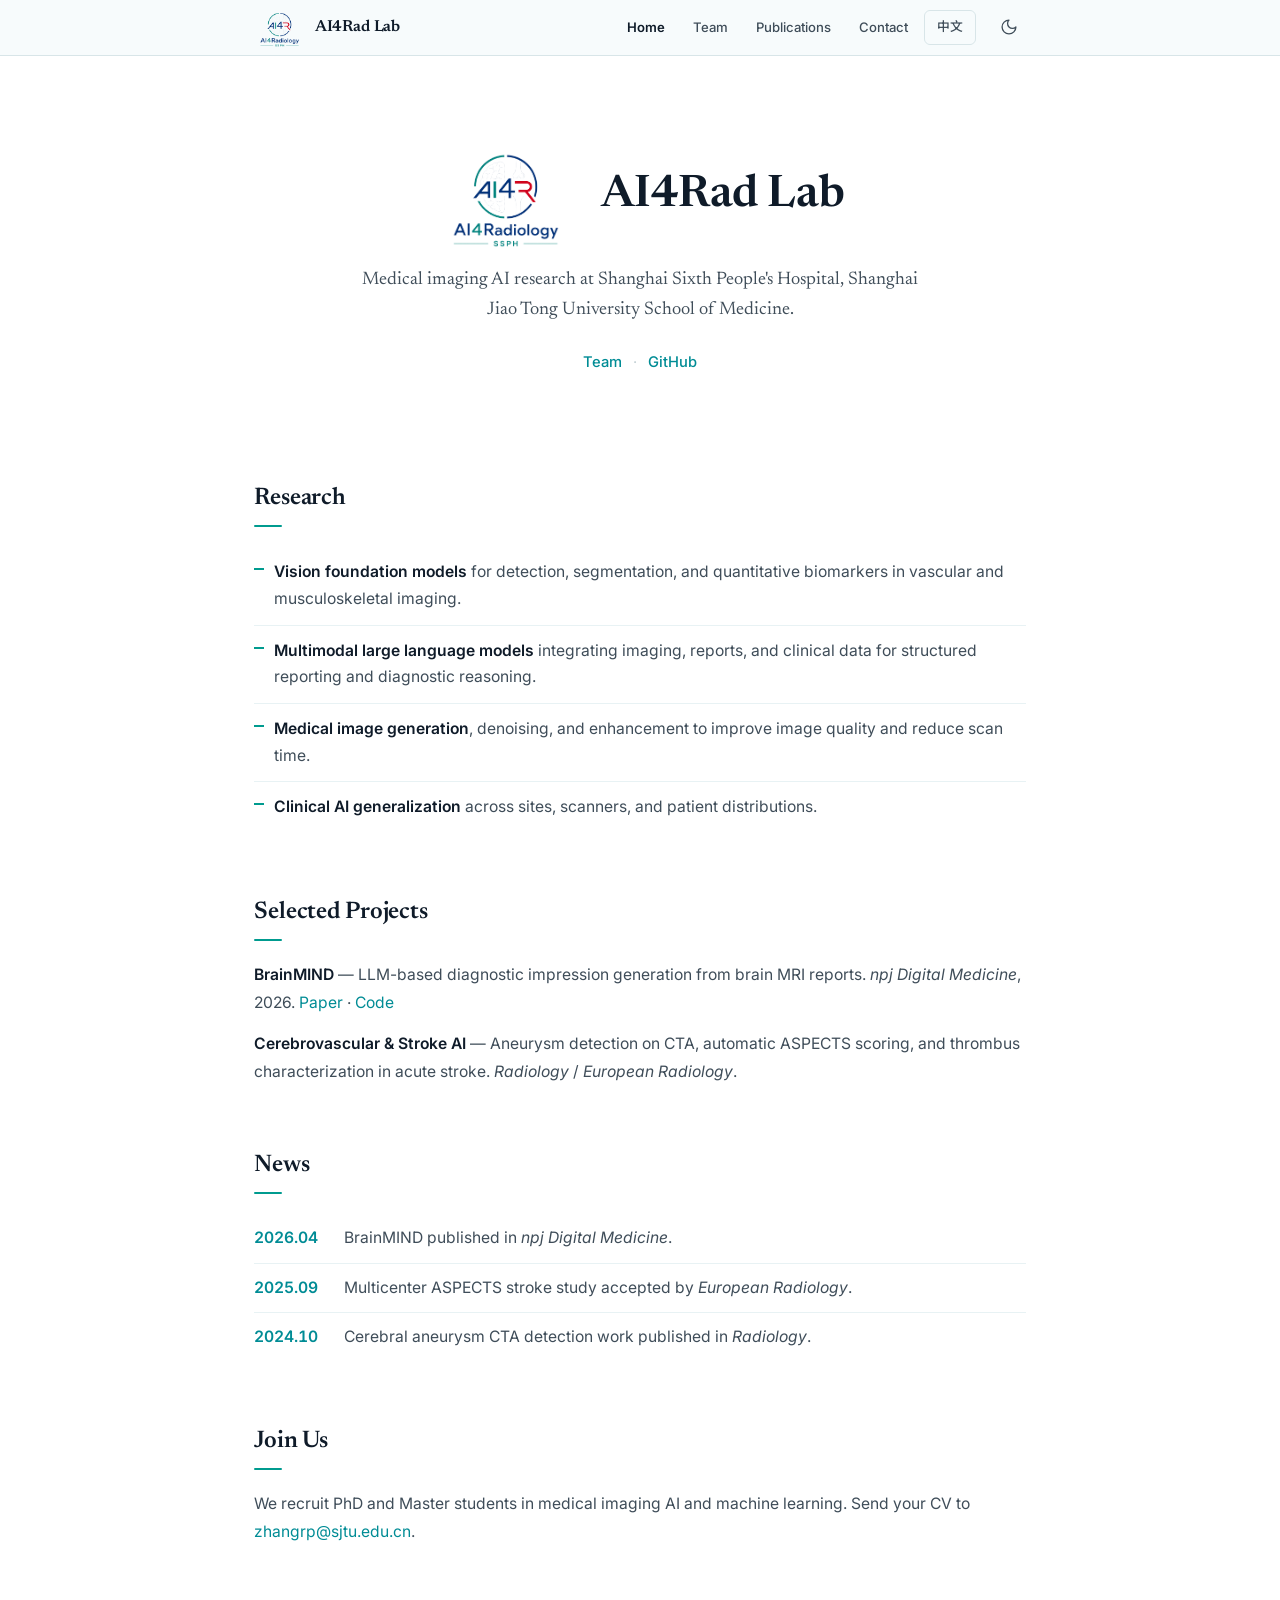
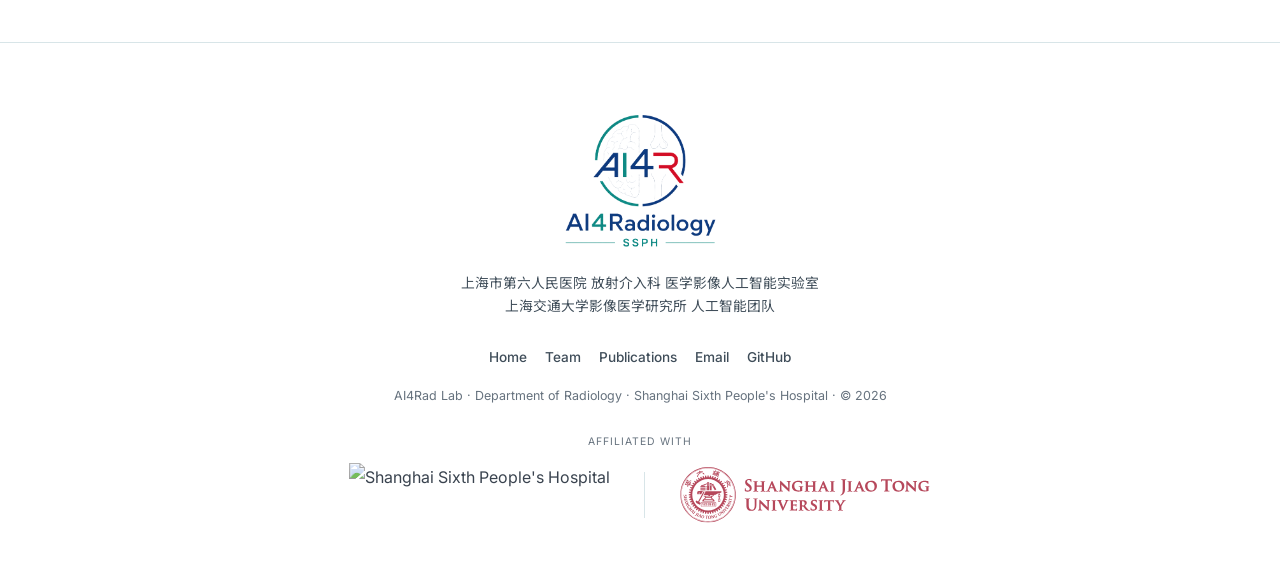
==== commit ed1e1380: "ui: hero logo+title inline, bigger team type, in-site Contact page Hero: - Place the emblem and the " ====
--- a/index.html
+++ b/index.html
@@ -22,7 +22,7 @@
         <a href="./" class="nav__link active">Home</a>
         <a href="./team.html" class="nav__link">Team</a>
         <a href="./publications.html" class="nav__link">Publications</a>
-        <a href="mailto:zhangrp@sjtu.edu.cn" class="nav__link">Contact</a>
+        <a href="./contact.html" class="nav__link">Contact</a>
         <a href="./index_ch.html" class="nav__link--lang">中文</a>
       </div>
       <button class="nav__theme-btn" id="themeToggle" aria-label="Toggle dark mode" title="Toggle dark mode"></button>
@@ -31,17 +31,15 @@
 
   <main class="wrapper">
     <section class="hero reveal">
-      <img class="hero__emblem" src="images/brand/team-logo.png" alt="AI4Rad">
-      <h1 class="hero__title">AI4Rad Lab</h1>
+      <div class="hero__brandrow">
+        <img class="hero__emblem" src="images/brand/team-logo.png" alt="AI4Rad">
+        <h1 class="hero__title">AI4Rad Lab</h1>
+      </div>
       <p class="hero__subtitle">Medical imaging AI research at Shanghai Sixth People's Hospital, Shanghai Jiao Tong University School of Medicine.</p>
       <p class="hero__links">
         <a href="./team.html">Team</a>
         <span class="hero__sep">·</span>
-        <a href="https://scholar.google.com/citations?user=zj4WqewAAAAJ" target="_blank" rel="noopener">Google Scholar</a>
-        <span class="hero__sep">·</span>
         <a href="https://github.com/AI4Rad-SSPH" target="_blank" rel="noopener">GitHub</a>
-        <span class="hero__sep">·</span>
-        <a href="mailto:zhangrp@sjtu.edu.cn">Email</a>
       </p>
     </section>
 
--- a/css/style.css
+++ b/css/style.css
@@ -76,8 +76,9 @@
 
 /* Hero — minimal */
 .hero { padding: 76px 0 40px; text-align: center; }
-.hero__emblem { height: clamp(52px, 6vw, 68px); width: auto; margin: 0 auto 22px; display: block; }
-.hero__title { font-family: var(--font-display); font-size: 2.6rem; font-weight: 600; line-height: 1.1; letter-spacing: -0.01em; color: var(--text-primary); margin-bottom: 14px; }
+.hero__brandrow { display: flex; align-items: center; justify-content: center; gap: clamp(16px, 2.5vw, 26px); margin-bottom: 18px; }
+.hero__emblem { height: clamp(72px, 9vw, 104px); width: auto; flex-shrink: 0; }
+.hero__title { font-family: var(--font-display); font-size: clamp(2.6rem, 5vw, 3.4rem); font-weight: 600; line-height: 1.1; letter-spacing: -0.01em; color: var(--text-primary); text-align: left; }
 .hero__subtitle { font-family: var(--font-serif); font-size: 1.14rem; color: var(--text-secondary); max-width: 560px; margin: 0 auto; line-height: 1.62; font-weight: 400; }
 .hero__links { margin-top: 24px; font-size: 0.92rem; color: var(--text-muted); display: flex; flex-wrap: wrap; justify-content: center; gap: 11px; }
 .hero__links a { font-weight: 500; }
@@ -137,8 +138,8 @@
 .section-head__title { font-family: var(--font-display); font-size: 1.5rem; font-weight: 600; color: var(--text-primary); letter-spacing: -0.01em; }
 .section-head__line { width: 36px; height: 2px; background: var(--ai4rad-teal); margin-top: 8px; opacity: 0.6; }
 
-.section-label { display: flex; align-items: center; gap: 12px; margin-bottom: 20px; }
-.section-label__text { font-family: var(--font-display); font-size: 1.15rem; font-weight: 600; color: var(--text-primary); white-space: nowrap; }
+.section-label { display: flex; align-items: center; gap: 14px; margin-bottom: 22px; }
+.section-label__text { font-family: var(--font-display); font-size: 1.6rem; font-weight: 600; color: var(--text-primary); white-space: nowrap; letter-spacing: -0.01em; }
 .section-label__line { flex: 1; height: 1px; background: var(--border); }
 
 .stats { display: grid; grid-template-columns: repeat(4, 1fr); gap: 16px; padding: 0 0 48px; }
@@ -186,41 +187,41 @@
 .news-item__date { font-size: 0.72rem; font-weight: 600; color: var(--ai4rad-teal); white-space: nowrap; min-width: 64px; padding-top: 2px; }
 .news-item__text { font-size: 0.86rem; color: var(--text-primary); line-height: 1.6; }
 
-.leader-card { display: flex; align-items: center; gap: 22px; padding: 16px 0; border-bottom: 1px solid var(--border-light); }
+.leader-card { display: flex; align-items: center; gap: 26px; padding: 22px 0; border-bottom: 1px solid var(--border-light); }
 .leader-card:last-of-type { border-bottom: none; }
-.leader-card__avatar { width: 80px; height: 80px; border-radius: 50%; overflow: hidden; background: var(--border-light); flex-shrink: 0; }
+.leader-card__avatar { width: 104px; height: 104px; border-radius: 50%; overflow: hidden; background: var(--border-light); flex-shrink: 0; }
 .leader-card__avatar img { width: 100%; height: 100%; object-fit: cover; }
-.leader-card__name { font-family: var(--font-display); font-size: 1.15rem; font-weight: 600; color: var(--text-primary); }
-.leader-card__name-en { font-weight: 400; font-size: 0.85rem; color: var(--text-secondary); margin-left: 6px; font-family: var(--font-body); }
+.leader-card__name { font-family: var(--font-display); font-size: 1.7rem; font-weight: 600; color: var(--text-primary); }
+.leader-card__name-en { font-weight: 400; font-size: 1.1rem; color: var(--text-secondary); margin-left: 8px; font-family: var(--font-body); }
 .leader-card__tags { display: none; }
-.leader-card__meta { font-size: 0.8rem; color: var(--text-muted); line-height: 1.6; margin-top: 4px; }
-
-.pi-card { display: flex; align-items: center; gap: 18px; padding: 14px 0; border-bottom: 1px solid var(--border-light); }
+.leader-card__meta { font-size: 1.02rem; color: var(--text-secondary); line-height: 1.65; margin-top: 6px; }
+
+.pi-card { display: flex; align-items: center; gap: 20px; padding: 18px 0; border-bottom: 1px solid var(--border-light); }
 .pi-card:last-of-type { border-bottom: none; }
-.pi-card__avatar { width: 64px; height: 64px; border-radius: 50%; overflow: hidden; background: var(--border-light); flex-shrink: 0; }
+.pi-card__avatar { width: 84px; height: 84px; border-radius: 50%; overflow: hidden; background: var(--border-light); flex-shrink: 0; }
 .pi-card__avatar img { width: 100%; height: 100%; object-fit: cover; transition: opacity 0.2s; }
 .pi-card__avatar a:hover img { opacity: 0.85; }
-.pi-card__name { font-family: var(--font-display); font-size: 1.05rem; font-weight: 600; color: var(--text-primary); }
-.pi-card__name-en, .pi-card__name-cn { font-weight: 400; font-size: 0.8rem; color: var(--text-secondary); margin-left: 6px; font-family: var(--font-body); }
-.pi-card__meta { font-size: 0.76rem; color: var(--text-muted); margin-top: 2px; line-height: 1.55; }
-
-.member-card { display: flex; align-items: center; gap: 12px; padding: 10px 0; border-bottom: 1px solid var(--border-light); background: transparent; border-radius: 0; }
+.pi-card__name { font-family: var(--font-display); font-size: 1.4rem; font-weight: 600; color: var(--text-primary); }
+.pi-card__name-en, .pi-card__name-cn { font-weight: 400; font-size: 1rem; color: var(--text-secondary); margin-left: 8px; font-family: var(--font-body); }
+.pi-card__meta { font-size: 0.94rem; color: var(--text-muted); margin-top: 4px; line-height: 1.6; }
+
+.member-card { display: flex; align-items: center; gap: 14px; padding: 13px 0; border-bottom: 1px solid var(--border-light); background: transparent; border-radius: 0; }
 .member-card:last-of-type { border-bottom: none; }
 .member-card:hover { border-color: var(--border-light); box-shadow: none; }
-.member-card__avatar { width: 40px; height: 40px; border-radius: 50%; overflow: hidden; background: var(--border-light); flex-shrink: 0; }
+.member-card__avatar { width: 56px; height: 56px; border-radius: 50%; overflow: hidden; background: var(--border-light); flex-shrink: 0; }
 .member-card__avatar img { width: 100%; height: 100%; object-fit: cover; }
 .member-card__avatar a:hover img { opacity: 0.85; }
 .member-card__info { flex: 1; min-width: 0; }
-.member-card__name { font-weight: 600; font-size: 0.88rem; color: var(--text-primary); }
-.member-card__name-en, .member-card__name-cn { font-weight: 400; font-size: 0.75rem; color: var(--text-secondary); }
-.member-card__meta { font-size: 0.72rem; color: var(--text-muted); margin-top: 2px; line-height: 1.5; }
+.member-card__name { font-weight: 600; font-size: 1.1rem; color: var(--text-primary); }
+.member-card__name-en, .member-card__name-cn { font-weight: 400; font-size: 0.92rem; color: var(--text-secondary); }
+.member-card__meta { font-size: 0.92rem; color: var(--text-muted); margin-top: 3px; line-height: 1.55; }
 
 .researcher-grid { display: grid; grid-template-columns: repeat(2, 1fr); gap: 14px; }
-.member-grid { display: grid; grid-template-columns: repeat(auto-fill, minmax(280px, 1fr)); gap: 10px; }
-
-.student-category { margin-top: 32px; }
-.student-category__sub { margin-bottom: 20px; }
-.student-category__sub-label { font-size: 0.7rem; font-weight: 600; color: var(--text-muted); text-transform: uppercase; letter-spacing: 0.08em; margin-bottom: 10px; padding-left: 4px; }
+.member-grid { display: grid; grid-template-columns: repeat(auto-fill, minmax(300px, 1fr)); gap: 12px; }
+
+.student-category { margin-top: 40px; }
+.student-category__sub { margin-bottom: 22px; }
+.student-category__sub-label { font-size: 0.92rem; font-weight: 600; color: var(--text-muted); text-transform: uppercase; letter-spacing: 0.06em; margin-bottom: 12px; padding-left: 4px; }
 
 .alumni-section .member-card { background: var(--bg-card); }
 .alumni-section .member-card__avatar { opacity: 0.9; }
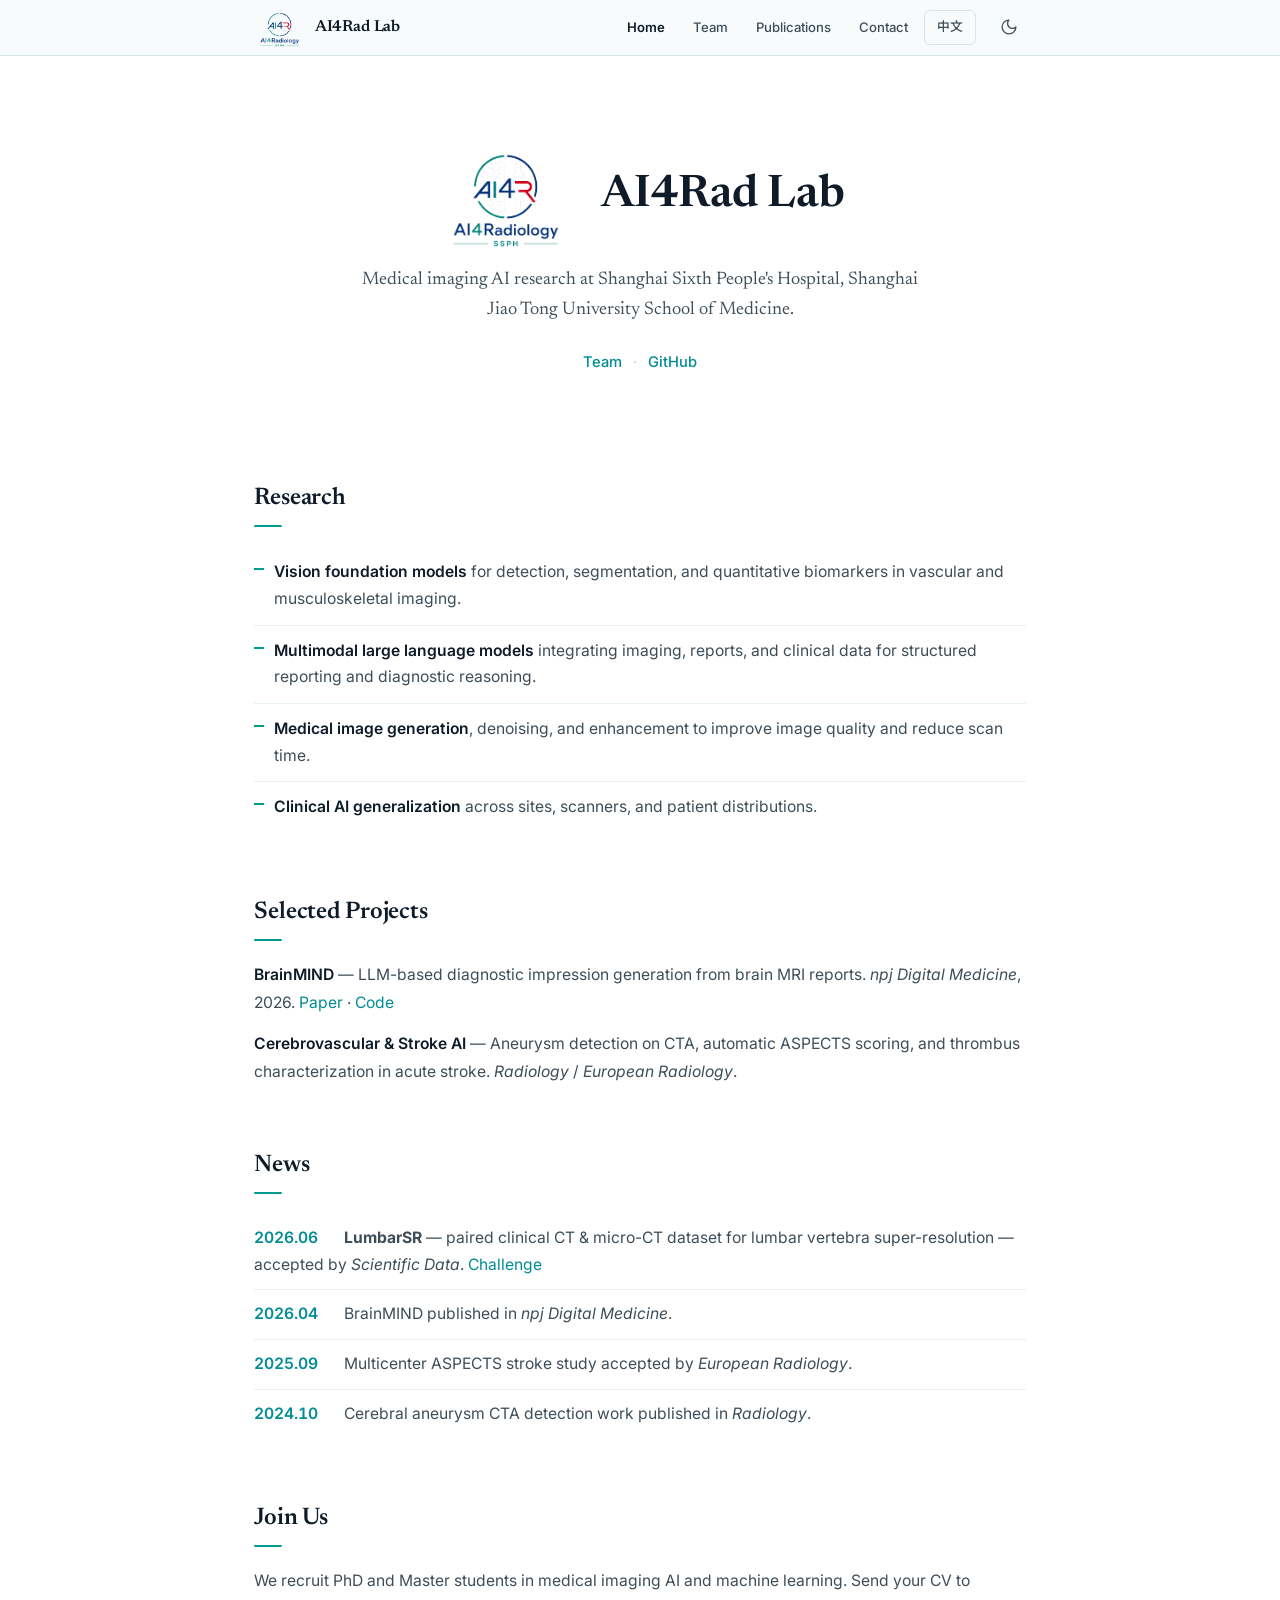
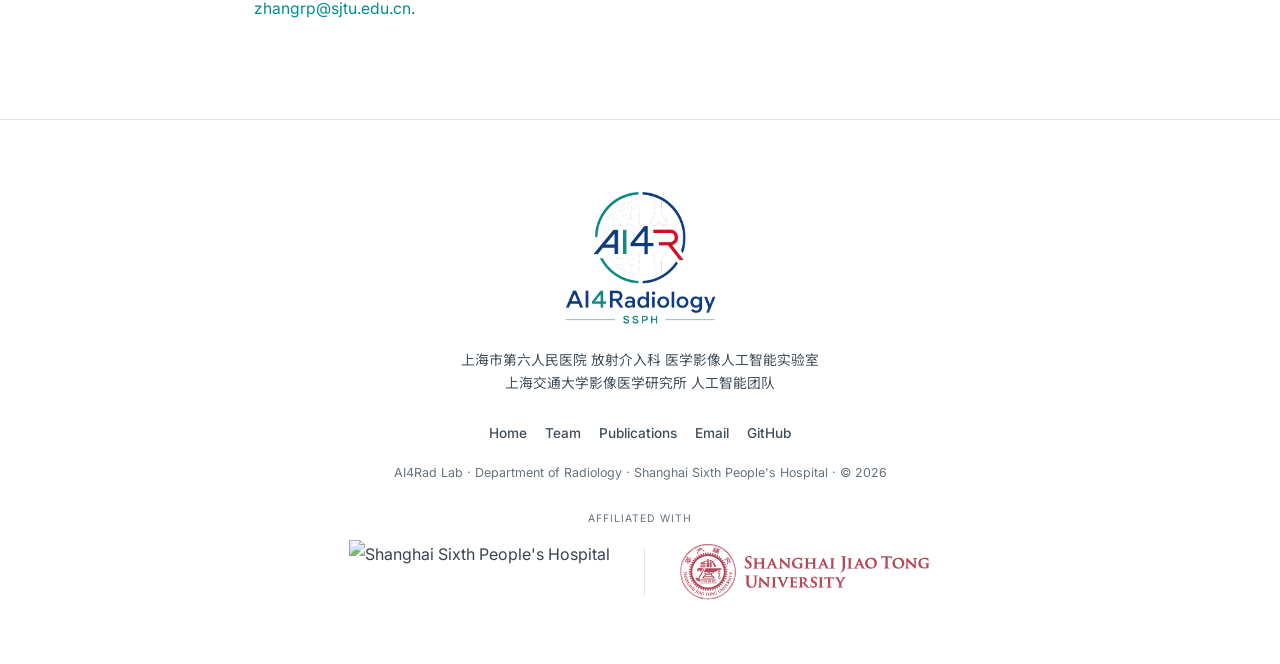
==== commit f037e00d: "pub: add LumbarSR (Scientific Data, in press) as featured news LumbarSR: paired clinical CT and phot" ====
--- a/index.html
+++ b/index.html
@@ -56,7 +56,7 @@
     <section class="reveal" style="margin-top:64px;">
       <h2 class="section-title">Selected Projects</h2>
       <div class="text-list">
-        <p><strong>BrainMIND</strong> — LLM-based diagnostic impression generation from brain MRI reports. <em>npj Digital Medicine</em>, 2026. <a href="https://www.nature.com/articles/s41746-026-02380-4" target="_blank" rel="noopener">Paper</a> · <a href="https://github.com/FrankZhangRp/BrainMIND" target="_blank" rel="noopener">Code</a></p>
+        <p><strong>BrainMIND</strong> — LLM-based diagnostic impression generation from brain MRI reports. <em>npj Digital Medicine</em>, 2026. <a href="https://www.nature.com/articles/s41746-026-02380-4" target="_blank" rel="noopener">Paper</a> · <a href="https://github.com/AI4Rad-SSPH/BrainMIND" target="_blank" rel="noopener">Code</a></p>
         <p><strong>Cerebrovascular & Stroke AI</strong> — Aneurysm detection on CTA, automatic ASPECTS scoring, and thrombus characterization in acute stroke. <em>Radiology</em> / <em>European Radiology</em>.</p>
       </div>
     </section>
@@ -64,6 +64,7 @@
     <section class="reveal" style="margin-top:64px;">
       <h2 class="section-title">News</h2>
       <ul class="news-list-plain">
+        <li><span class="news-date">2026.06</span> <strong>LumbarSR</strong> — paired clinical CT &amp; micro-CT dataset for lumbar vertebra super-resolution — accepted by <em>Scientific Data</em>. <a href="https://github.com/FrankZhangRp/LumbarSR-Challenge" target="_blank" rel="noopener">Challenge</a></li>
         <li><span class="news-date">2026.04</span> BrainMIND published in <em>npj Digital Medicine</em>.</li>
         <li><span class="news-date">2025.09</span> Multicenter ASPECTS stroke study accepted by <em>European Radiology</em>.</li>
         <li><span class="news-date">2024.10</span> Cerebral aneurysm CTA detection work published in <em>Radiology</em>.</li>
--- a/css/style.css
+++ b/css/style.css
@@ -384,7 +384,7 @@
   :root { --content-max: 940px; --nav-height: 66px; }
   body { font-size: 19px; }
   .hero { padding: 104px 0 52px; }
-  .hero__emblem { height: 96px; }
+  .hero__emblem { height: 128px; }
   .hero__title { font-size: 3.5rem; }
   .hero__subtitle { font-size: 1.42rem; }
   .hero__links { font-size: 1.06rem; }
@@ -406,7 +406,7 @@
   :root { --content-max: 1080px; }
   body { font-size: 22px; }
   .hero { padding: 120px 0 60px; }
-  .hero__emblem { height: 116px; }
+  .hero__emblem { height: 160px; }
   .hero__title { font-size: 4.2rem; }
   .hero__subtitle { font-size: 1.66rem; }
   .hero__links { font-size: 1.22rem; }
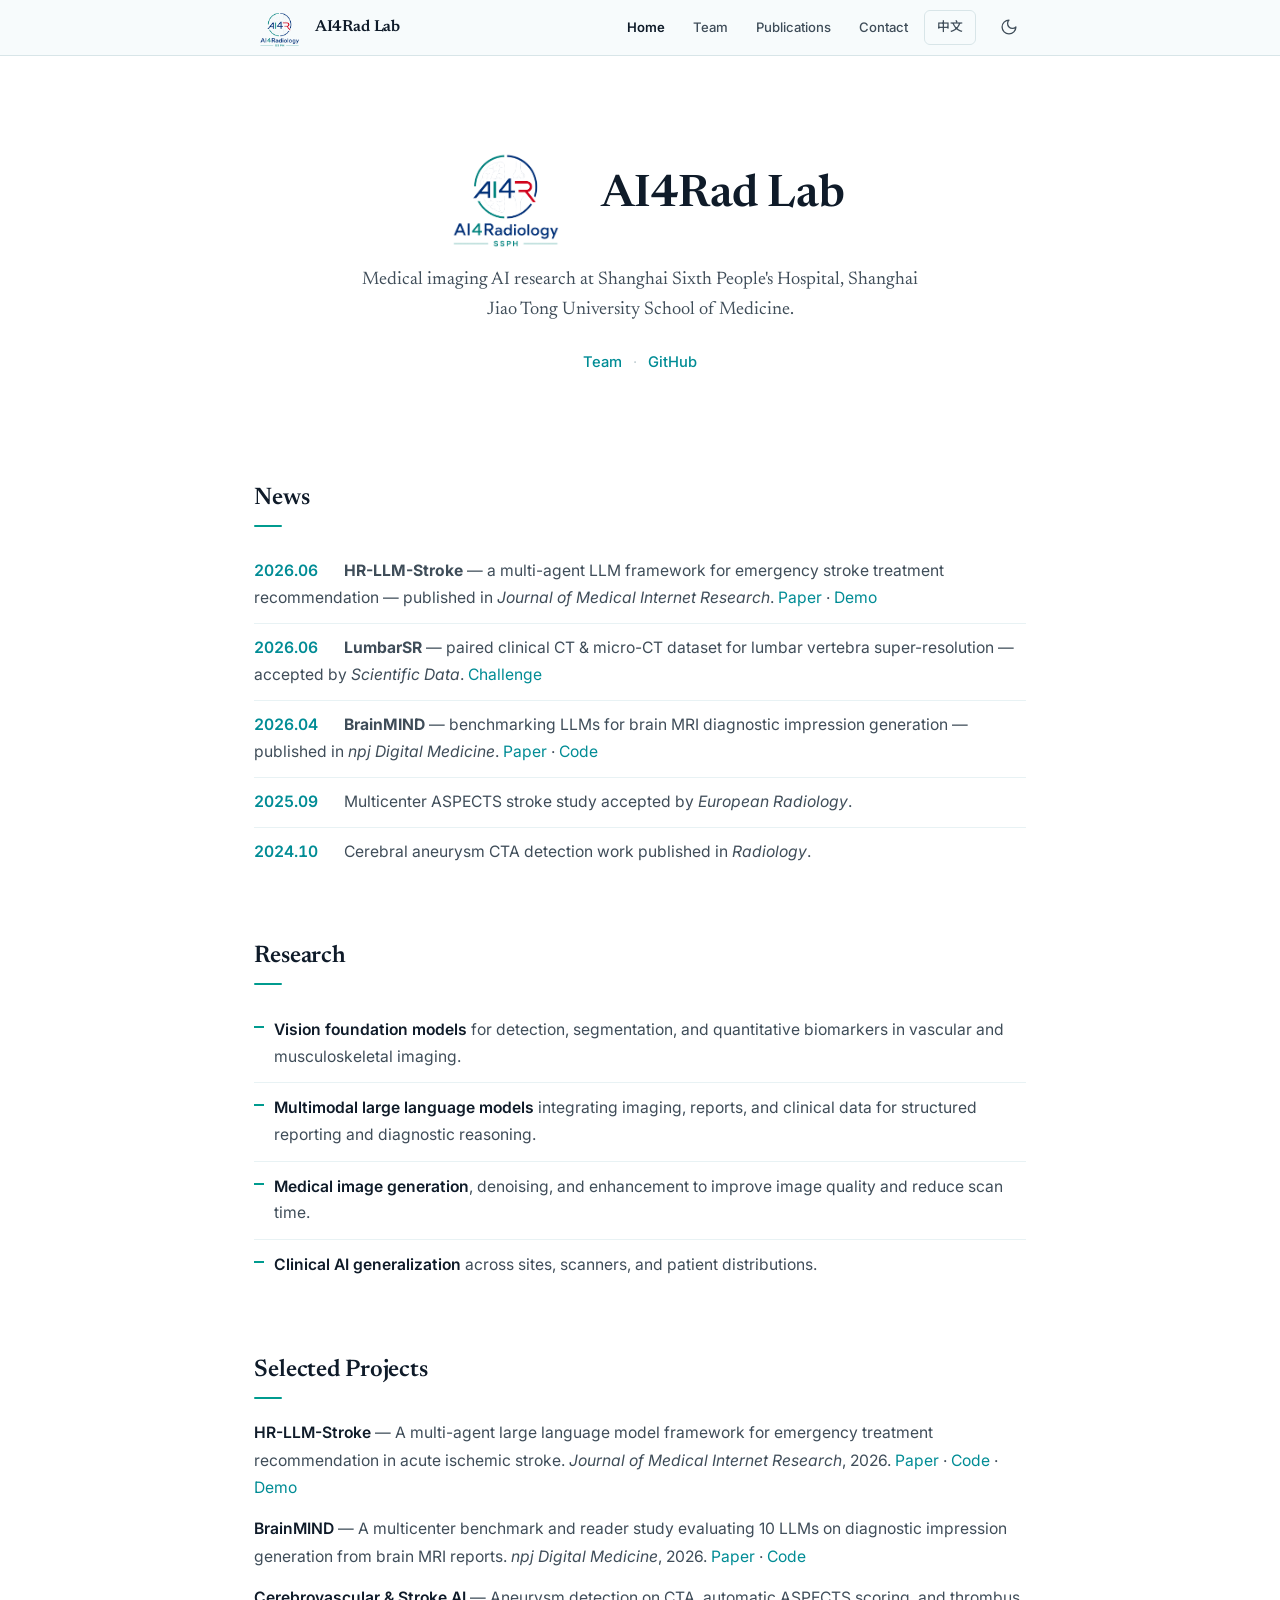
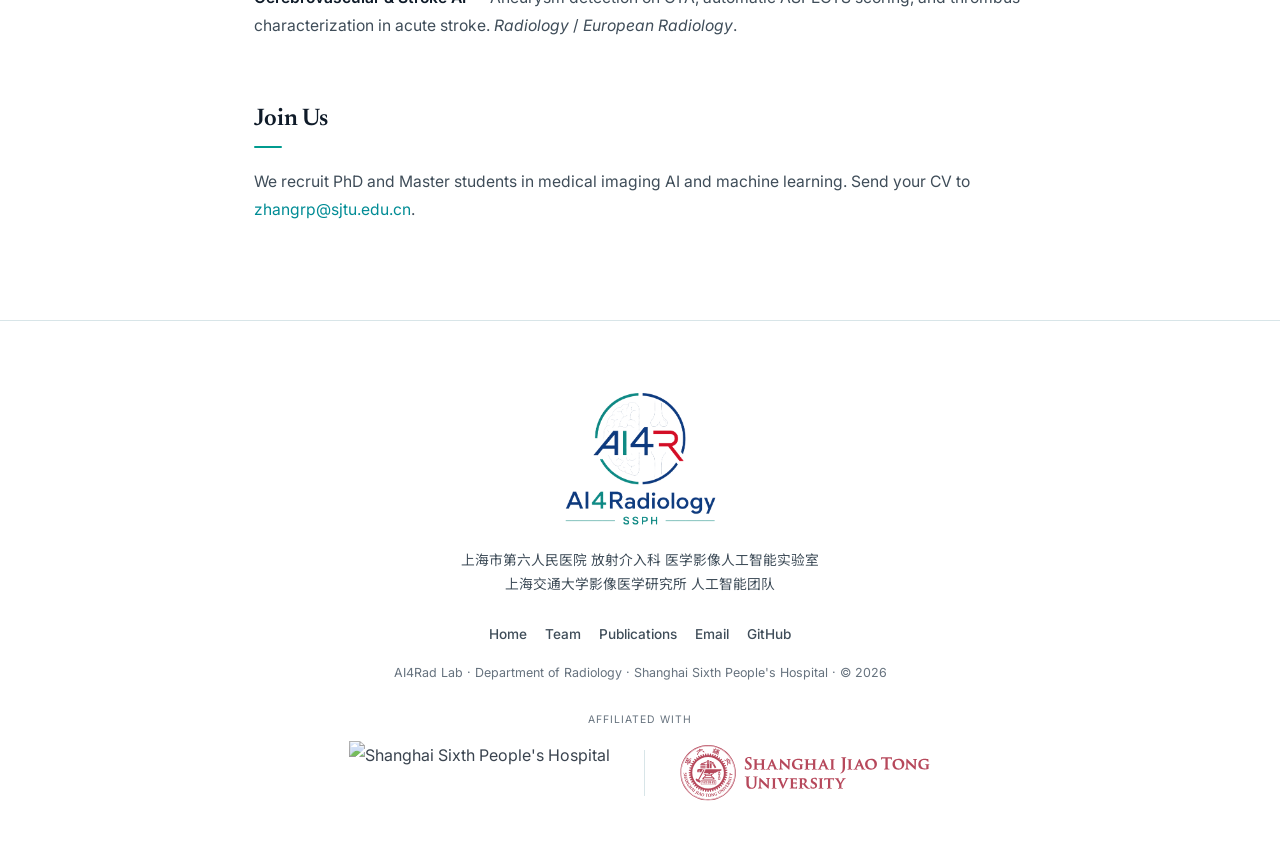
==== commit 4e06a20b: "pub: fix BrainMIND — correct title/authors/links, white-bg cover, dedupe BrainMIND publication (brai" ====
--- a/index.html
+++ b/index.html
@@ -44,6 +44,17 @@
     </section>
 
     <section class="reveal" style="margin-top:64px;">
+      <h2 class="section-title">News</h2>
+      <ul class="news-list-plain">
+        <li><span class="news-date">2026.06</span> <strong>HR-LLM-Stroke</strong> — a multi-agent LLM framework for emergency stroke treatment recommendation — published in <em>Journal of Medical Internet Research</em>. <a href="https://doi.org/10.2196/96304" target="_blank" rel="noopener">Paper</a> · <a href="https://frankzhangrp.github.io/HR-LLM-Stroke/" target="_blank" rel="noopener">Demo</a></li>
+        <li><span class="news-date">2026.06</span> <strong>LumbarSR</strong> — paired clinical CT &amp; micro-CT dataset for lumbar vertebra super-resolution — accepted by <em>Scientific Data</em>. <a href="https://github.com/FrankZhangRp/LumbarSR-Challenge" target="_blank" rel="noopener">Challenge</a></li>
+        <li><span class="news-date">2026.04</span> <strong>BrainMIND</strong> — benchmarking LLMs for brain MRI diagnostic impression generation — published in <em>npj Digital Medicine</em>. <a href="https://www.nature.com/articles/s41746-026-02380-4" target="_blank" rel="noopener">Paper</a> · <a href="https://github.com/FrankZhangRp/BrainMIND" target="_blank" rel="noopener">Code</a></li>
+        <li><span class="news-date">2025.09</span> Multicenter ASPECTS stroke study accepted by <em>European Radiology</em>.</li>
+        <li><span class="news-date">2024.10</span> Cerebral aneurysm CTA detection work published in <em>Radiology</em>.</li>
+      </ul>
+    </section>
+
+    <section class="reveal" style="margin-top:64px;">
       <h2 class="section-title">Research</h2>
       <ul class="text-list">
         <li><strong>Vision foundation models</strong> for detection, segmentation, and quantitative biomarkers in vascular and musculoskeletal imaging.</li>
@@ -56,19 +67,10 @@
     <section class="reveal" style="margin-top:64px;">
       <h2 class="section-title">Selected Projects</h2>
       <div class="text-list">
-        <p><strong>BrainMIND</strong> — LLM-based diagnostic impression generation from brain MRI reports. <em>npj Digital Medicine</em>, 2026. <a href="https://www.nature.com/articles/s41746-026-02380-4" target="_blank" rel="noopener">Paper</a> · <a href="https://github.com/AI4Rad-SSPH/BrainMIND" target="_blank" rel="noopener">Code</a></p>
-        <p><strong>Cerebrovascular & Stroke AI</strong> — Aneurysm detection on CTA, automatic ASPECTS scoring, and thrombus characterization in acute stroke. <em>Radiology</em> / <em>European Radiology</em>.</p>
+        <p><strong>HR-LLM-Stroke</strong> — A multi-agent large language model framework for emergency treatment recommendation in acute ischemic stroke. <em>Journal of Medical Internet Research</em>, 2026. <a href="https://doi.org/10.2196/96304" target="_blank" rel="noopener">Paper</a> · <a href="https://github.com/FrankZhangRp/HR-LLM-Stroke" target="_blank" rel="noopener">Code</a> · <a href="https://frankzhangrp.github.io/HR-LLM-Stroke/" target="_blank" rel="noopener">Demo</a></p>
+        <p><strong>BrainMIND</strong> — A multicenter benchmark and reader study evaluating 10 LLMs on diagnostic impression generation from brain MRI reports. <em>npj Digital Medicine</em>, 2026. <a href="https://www.nature.com/articles/s41746-026-02380-4" target="_blank" rel="noopener">Paper</a> · <a href="https://github.com/FrankZhangRp/BrainMIND" target="_blank" rel="noopener">Code</a></p>
+        <p><strong>Cerebrovascular &amp; Stroke AI</strong> — Aneurysm detection on CTA, automatic ASPECTS scoring, and thrombus characterization in acute stroke. <em>Radiology</em> / <em>European Radiology</em>.</p>
       </div>
-    </section>
-
-    <section class="reveal" style="margin-top:64px;">
-      <h2 class="section-title">News</h2>
-      <ul class="news-list-plain">
-        <li><span class="news-date">2026.06</span> <strong>LumbarSR</strong> — paired clinical CT &amp; micro-CT dataset for lumbar vertebra super-resolution — accepted by <em>Scientific Data</em>. <a href="https://github.com/FrankZhangRp/LumbarSR-Challenge" target="_blank" rel="noopener">Challenge</a></li>
-        <li><span class="news-date">2026.04</span> BrainMIND published in <em>npj Digital Medicine</em>.</li>
-        <li><span class="news-date">2025.09</span> Multicenter ASPECTS stroke study accepted by <em>European Radiology</em>.</li>
-        <li><span class="news-date">2024.10</span> Cerebral aneurysm CTA detection work published in <em>Radiology</em>.</li>
-      </ul>
     </section>
 
     <section class="reveal" style="margin-top:64px;">
--- a/css/style.css
+++ b/css/style.css
@@ -258,6 +258,9 @@
 .pub-title a { color: inherit; }
 .pub-title a:hover { color: var(--ai4rad-teal-dark); }
 .pub-authors { font-size: 0.84rem; color: var(--text-secondary); line-height: 1.55; }
+.pub-author { color: inherit; border-bottom: 1px dotted var(--text-muted); text-decoration: none; }
+.pub-author:hover { color: var(--ai4rad-teal-dark); border-bottom-color: var(--ai4rad-teal); }
+.pub-author--me { font-weight: 700; color: var(--ai4rad-teal-dark); border-bottom: none; }
 .pub-venue { font-size: 0.82rem; font-style: italic; color: var(--text-muted); }
 .pub-abstract { font-size: 0.84rem; color: var(--text-secondary); line-height: 1.6; margin-top: 4px; }
 .pub-featured { background: var(--ai4rad-teal-soft); padding: 1px 7px; border-radius: var(--radius-sm); font-weight: 600; font-size: 0.65rem; margin-right: 6px; color: var(--ai4rad-teal-dark); vertical-align: 1px; }
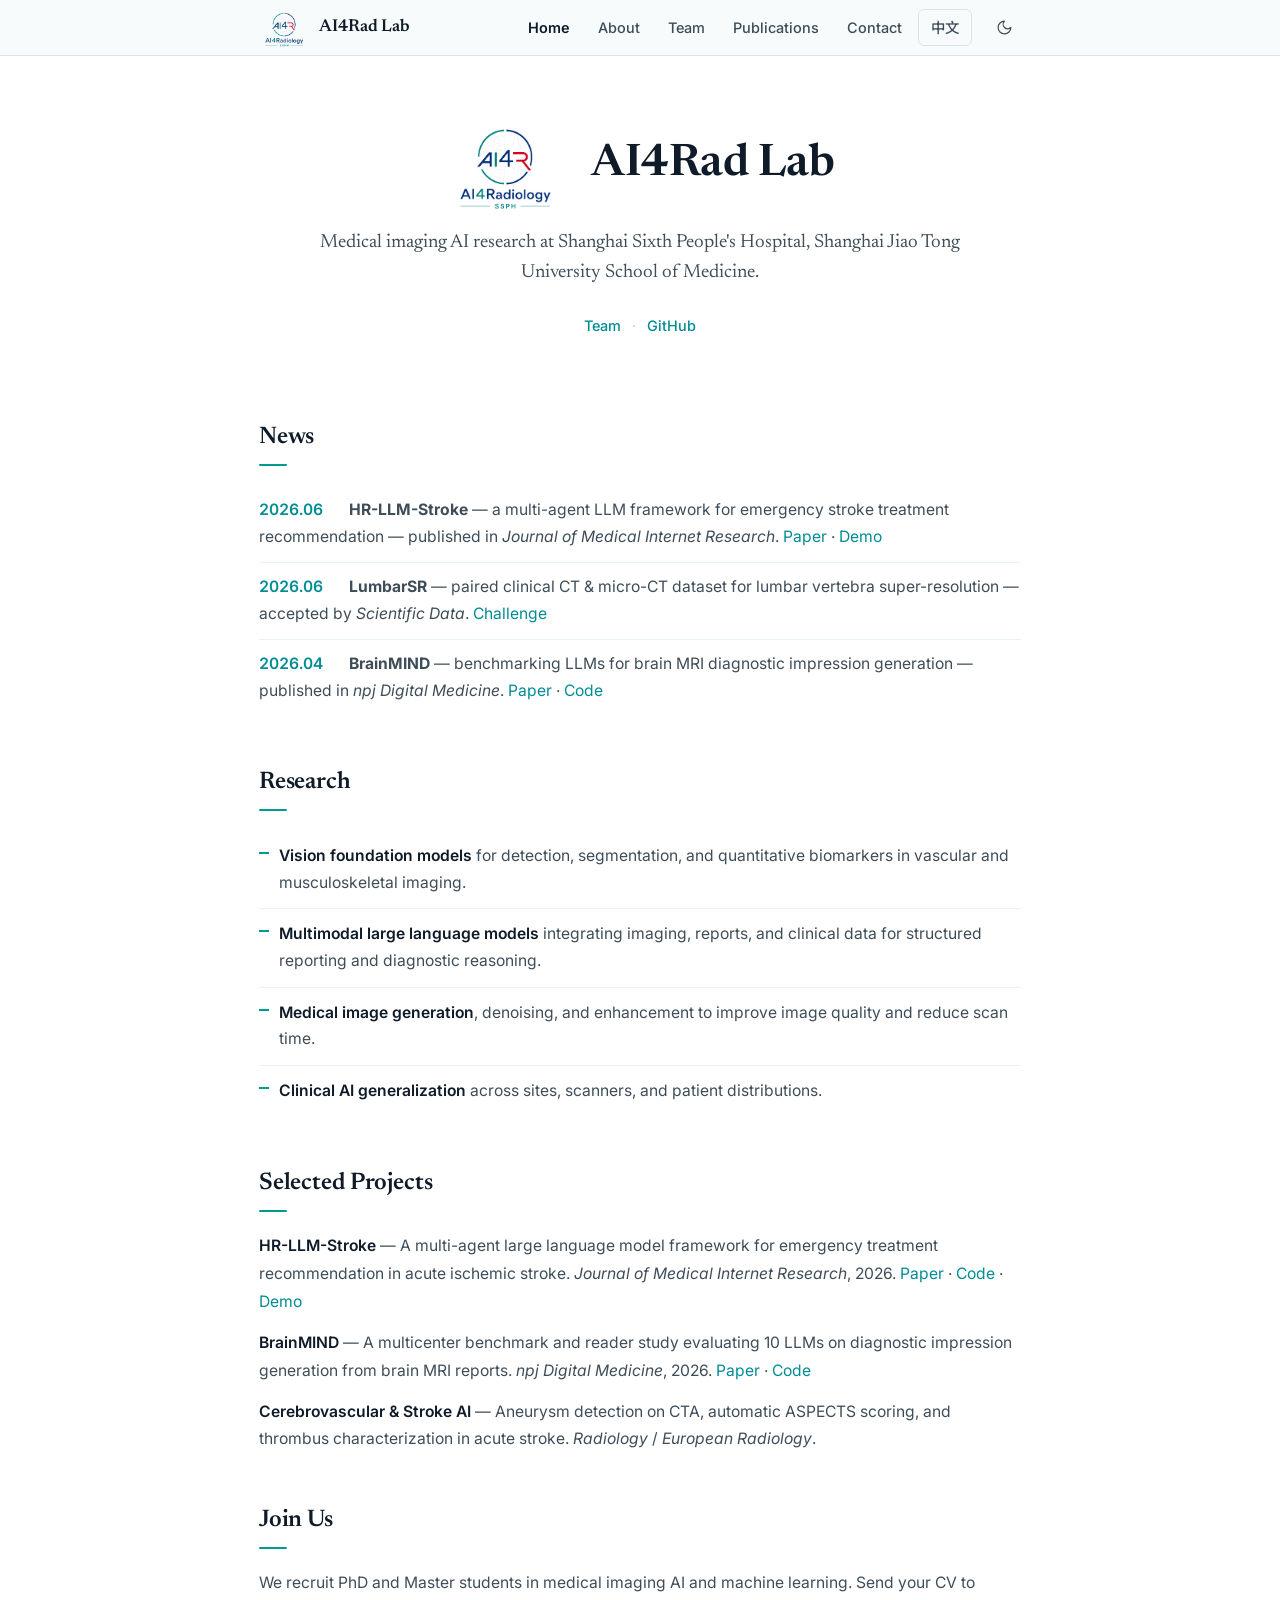
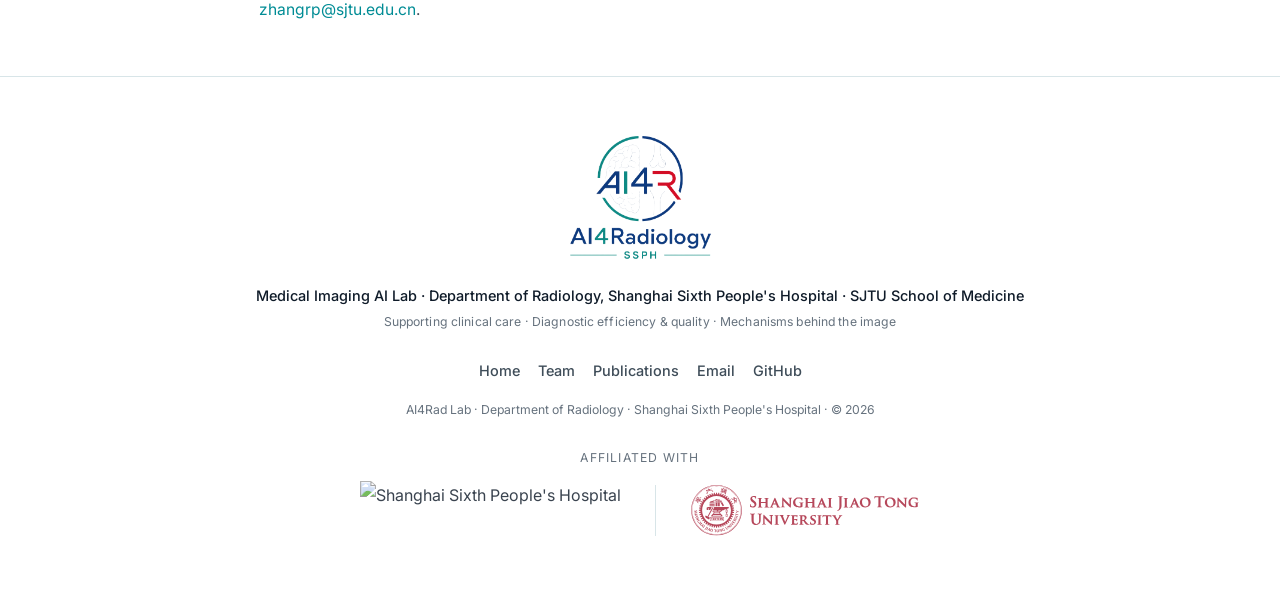
==== commit c38f9e34: "Unify responsive type scale, add About page + footer vision, CI for pubs Typography / responsive: - " ====
--- a/index.html
+++ b/index.html
@@ -20,6 +20,7 @@
       </a>
       <div class="nav__links">
         <a href="./" class="nav__link active">Home</a>
+        <a href="./about.html" class="nav__link">About</a>
         <a href="./team.html" class="nav__link">Team</a>
         <a href="./publications.html" class="nav__link">Publications</a>
         <a href="./contact.html" class="nav__link">Contact</a>
@@ -43,18 +44,16 @@
       </p>
     </section>
 
-    <section class="reveal" style="margin-top:64px;">
+    <section class="reveal">
       <h2 class="section-title">News</h2>
       <ul class="news-list-plain">
         <li><span class="news-date">2026.06</span> <strong>HR-LLM-Stroke</strong> — a multi-agent LLM framework for emergency stroke treatment recommendation — published in <em>Journal of Medical Internet Research</em>. <a href="https://doi.org/10.2196/96304" target="_blank" rel="noopener">Paper</a> · <a href="https://frankzhangrp.github.io/HR-LLM-Stroke/" target="_blank" rel="noopener">Demo</a></li>
         <li><span class="news-date">2026.06</span> <strong>LumbarSR</strong> — paired clinical CT &amp; micro-CT dataset for lumbar vertebra super-resolution — accepted by <em>Scientific Data</em>. <a href="https://github.com/FrankZhangRp/LumbarSR-Challenge" target="_blank" rel="noopener">Challenge</a></li>
         <li><span class="news-date">2026.04</span> <strong>BrainMIND</strong> — benchmarking LLMs for brain MRI diagnostic impression generation — published in <em>npj Digital Medicine</em>. <a href="https://www.nature.com/articles/s41746-026-02380-4" target="_blank" rel="noopener">Paper</a> · <a href="https://github.com/FrankZhangRp/BrainMIND" target="_blank" rel="noopener">Code</a></li>
-        <li><span class="news-date">2025.09</span> Multicenter ASPECTS stroke study accepted by <em>European Radiology</em>.</li>
-        <li><span class="news-date">2024.10</span> Cerebral aneurysm CTA detection work published in <em>Radiology</em>.</li>
       </ul>
     </section>
 
-    <section class="reveal" style="margin-top:64px;">
+    <section class="reveal">
       <h2 class="section-title">Research</h2>
       <ul class="text-list">
         <li><strong>Vision foundation models</strong> for detection, segmentation, and quantitative biomarkers in vascular and musculoskeletal imaging.</li>
@@ -64,7 +63,7 @@
       </ul>
     </section>
 
-    <section class="reveal" style="margin-top:64px;">
+    <section class="reveal">
       <h2 class="section-title">Selected Projects</h2>
       <div class="text-list">
         <p><strong>HR-LLM-Stroke</strong> — A multi-agent large language model framework for emergency treatment recommendation in acute ischemic stroke. <em>Journal of Medical Internet Research</em>, 2026. <a href="https://doi.org/10.2196/96304" target="_blank" rel="noopener">Paper</a> · <a href="https://github.com/FrankZhangRp/HR-LLM-Stroke" target="_blank" rel="noopener">Code</a> · <a href="https://frankzhangrp.github.io/HR-LLM-Stroke/" target="_blank" rel="noopener">Demo</a></p>
@@ -73,7 +72,7 @@
       </div>
     </section>
 
-    <section class="reveal" style="margin-top:64px;">
+    <section class="reveal">
       <h2 class="section-title">Join Us</h2>
       <p class="text-body">We recruit PhD and Master students in medical imaging AI and machine learning. Send your CV to <a href="mailto:zhangrp@sjtu.edu.cn">zhangrp@sjtu.edu.cn</a>.</p>
     </section>
@@ -82,7 +81,7 @@
   <footer class="footer">
     <div class="footer__brand">
       <img src="images/brand/team-logo.png" alt="AI4Rad Lab" class="footer__brandlogo">
-      <p class="footer__brand-cap">上海市第六人民医院 放射介入科 医学影像人工智能实验室<br>上海交通大学影像医学研究所 人工智能团队</p>
+      <p class="footer__brand-cap"><span class="footer__brand-intro">Medical Imaging AI Lab · Department of Radiology, Shanghai Sixth People's Hospital · SJTU School of Medicine</span><span class="footer__brand-vision">Supporting clinical care · Diagnostic efficiency &amp; quality · Mechanisms behind the image</span></p>
     </div>
     <div class="footer__links">
       <a href="./">Home</a>
--- a/css/style.css
+++ b/css/style.css
@@ -21,6 +21,35 @@
   --font-display: 'Newsreader', 'Noto Serif SC', 'Songti SC', serif;
   --font-serif: 'Newsreader', 'Noto Serif SC', 'Songti SC', serif;
   --nav-bg: rgba(247,251,252,0.96);
+
+  /* ── Fluid type scale ─────────────────────────────────────────────
+     One source of truth for every text size. Each token fluidly scales
+     from a phone-portrait floor to a 4K ceiling via clamp(min, vw, max),
+     so phone → 1080p → 2K → 4K share ONE logic with no per-selector or
+     per-page breakpoint overrides. Anchors: floor ≈ 375px, ceiling ≈ 2560px.
+        token        phone → desktop → 2K → 4K (approx px)
+        --fs-hero     29 → 51 → 56 → 67     hero / page titles
+        --fs-h1       30 → 39 → 45 → 50     profile name
+        --fs-h2       18 → 24 → 30 → 37     section titles
+        --fs-h3       16 → 18 → 20 → 25     card / group titles
+        --fs-lead     15 → 18 → 22 → 27     hero subtitle / lead text
+        --fs-body     16 → 16 → 19 → 22     base reading size
+        --fs-copy     14 → 16 → 18 → 21     body copy in lists
+        --fs-meta     13 → 14 → 16 → 18     meta / caption lines
+        --fs-micro    12 → 12 → 14 → 15     tiny labels / chips         */
+  --fs-hero:  clamp(1.8rem, 1.40rem + 1.75vw, 4.2rem);
+  --fs-h1:    clamp(1.9rem, 1.55rem + 1.45vw, 3.1rem);
+  --fs-h2:    clamp(1.15rem, 0.70rem + 1.00vw, 2.3rem);
+  --fs-h3:    clamp(1rem, 0.78rem + 0.42vw, 1.55rem);
+  --fs-lead:  clamp(0.95rem, 0.66rem + 0.66vw, 1.66rem);
+  --fs-body:  clamp(1rem, 0.62rem + 0.47vw, 1.375rem);
+  --fs-copy:  clamp(0.9rem, 0.66rem + 0.40vw, 1.3rem);
+  --fs-meta:  clamp(0.84rem, 0.72rem + 0.23vw, 1.1rem);
+  --fs-micro: clamp(0.72rem, 0.62rem + 0.18vw, 0.95rem);
+
+  /* Fluid spacing — vertical rhythm + gutters scale with the viewport too. */
+  --space-section: clamp(40px, 1.6rem + 2.0vw, 96px);
+  --gutter: clamp(20px, 1rem + 1vw, 40px);
 }
 
 [data-theme="dark"] {
@@ -39,7 +68,7 @@
 *, *::before, *::after { box-sizing: border-box; margin: 0; padding: 0; }
 html { scroll-behavior: smooth; scroll-padding-top: calc(var(--nav-height) + 24px); }
 body {
-  font-family: var(--font-body); font-size: 16px; line-height: 1.78; color: var(--text-primary);
+  font-family: var(--font-body); font-size: var(--fs-body); line-height: 1.78; color: var(--text-primary);
   background: var(--bg-page); -webkit-font-smoothing: antialiased; text-rendering: optimizeLegibility;
   padding-top: var(--nav-height);
 }
@@ -57,74 +86,80 @@
   background: var(--nav-bg); border-bottom: 1px solid var(--border);
   z-index: 1000; display: flex; align-items: center; justify-content: center;
 }
-.nav__inner { display: flex; align-items: center; gap: 12px; max-width: var(--content-max); width: 100%; padding: 0 24px; }
+.nav__inner { display: flex; align-items: center; gap: 12px; max-width: var(--content-max); width: 100%; padding: 0 var(--gutter); }
 .nav__brand { margin-right: auto; display: flex; align-items: center; gap: 10px; }
 /* team-logo.png is a pure icon (no wordmark), so keep it compact and show the
    lab name as a text label next to it. */
 .nav__brand-logo { height: 30px; width: auto; flex-shrink: 0; }
-.nav__brand-text { font-family: var(--font-display); font-size: 1rem; font-weight: 600; color: var(--text-primary); letter-spacing: -0.01em; }
+.nav__brand-text { font-family: var(--font-display); font-size: clamp(0.95rem, 0.88rem + 0.25vw, 1.35rem); font-weight: 600; color: var(--text-primary); letter-spacing: -0.01em; white-space: nowrap; }
 .nav__links { display: flex; align-items: center; gap: 4px; }
-.nav__link { padding: 5px 12px; font-size: 0.82rem; font-weight: 500; color: var(--text-secondary); border-radius: var(--radius-sm); transition: color 0.2s; }
+.nav__link { padding: 5px 12px; font-size: var(--fs-meta); font-weight: 500; color: var(--text-secondary); border-radius: var(--radius-sm); transition: color 0.2s; white-space: nowrap; }
 .nav__link:hover { color: var(--text-primary); background: transparent; }
 .nav__link.active { color: var(--text-primary); font-weight: 600; }
-.nav__link--lang { padding: 5px 12px; font-size: 0.8rem; font-weight: 500; color: var(--text-secondary); border-radius: var(--radius-sm); border: 1px solid var(--border); transition: all 0.2s; }
+.nav__link--lang { padding: 5px 12px; font-size: var(--fs-meta); font-weight: 500; color: var(--text-secondary); border-radius: var(--radius-sm); border: 1px solid var(--border); transition: all 0.2s; white-space: nowrap; }
 .nav__link--lang:hover { color: var(--text-primary); border-color: var(--text-secondary); background: transparent; }
 .nav__theme-btn { background: none; border: none; cursor: pointer; font-size: 1.1rem; padding: 4px 8px; border-radius: var(--radius-sm); transition: background 0.2s; line-height: 1; margin-left: 4px; color: var(--text-secondary); }
 .nav__theme-btn:hover { background: var(--border-light); }
 
-.wrapper { max-width: var(--content-max); margin: 0 auto; padding: 0 24px; }
+.wrapper { max-width: var(--content-max); margin: 0 auto; padding: 0 var(--gutter); }
+
+/* Unified vertical rhythm: every section after the hero shares one scalable gap. */
+.wrapper > section + section { margin-top: var(--space-section); }
 
 /* Hero — minimal */
-.hero { padding: 76px 0 40px; text-align: center; }
+.hero { padding: clamp(40px, 5vw, 104px) 0 clamp(20px, 2.5vw, 52px); text-align: center; }
 .hero__brandrow { display: flex; align-items: center; justify-content: center; gap: clamp(16px, 2.5vw, 26px); margin-bottom: 18px; }
-.hero__emblem { height: clamp(72px, 9vw, 104px); width: auto; flex-shrink: 0; }
-.hero__title { font-family: var(--font-display); font-size: clamp(2.6rem, 5vw, 3.4rem); font-weight: 600; line-height: 1.1; letter-spacing: -0.01em; color: var(--text-primary); text-align: left; }
-.hero__subtitle { font-family: var(--font-serif); font-size: 1.14rem; color: var(--text-secondary); max-width: 560px; margin: 0 auto; line-height: 1.62; font-weight: 400; }
-.hero__links { margin-top: 24px; font-size: 0.92rem; color: var(--text-muted); display: flex; flex-wrap: wrap; justify-content: center; gap: 11px; }
+.hero__emblem { height: clamp(64px, 7vw, 160px); width: auto; flex-shrink: 0; }
+.hero__title { font-family: var(--font-display); font-size: var(--fs-hero); font-weight: 600; line-height: 1.1; letter-spacing: -0.01em; color: var(--text-primary); text-align: left; }
+.hero__subtitle { font-family: var(--font-serif); font-size: var(--fs-lead); color: var(--text-secondary); max-width: 36em; margin: 0 auto; line-height: 1.62; font-weight: 400; }
+.hero__links { margin-top: 24px; font-size: var(--fs-meta); color: var(--text-muted); display: flex; flex-wrap: wrap; justify-content: center; gap: 11px; }
 .hero__links a { font-weight: 500; }
 .hero__sep { color: #c2cfd3; }
 
 /* Section titles — minimal */
-.section-title { font-family: var(--font-display); font-size: 1.4rem; font-weight: 600; color: var(--text-primary); margin-bottom: 20px; letter-spacing: -0.005em; line-height: 1.25; }
+.section-title { font-family: var(--font-display); font-size: var(--fs-h2); font-weight: 600; color: var(--text-primary); margin-bottom: 20px; letter-spacing: -0.005em; line-height: 1.25; }
 .section-title::after { content: ''; display: block; width: 28px; height: 2px; background: var(--ai4rad-teal); border-radius: 2px; margin-top: 12px; }
 
-.text-body { color: var(--text-secondary); font-size: 0.98rem; line-height: 1.78; }
+.text-body { color: var(--text-secondary); font-size: var(--fs-copy); line-height: 1.78; }
 
 /* Text lists */
 .text-list { list-style: none; padding: 0; margin: 0; }
-.text-list li { position: relative; padding: 12px 0 12px 20px; color: var(--text-secondary); font-size: 0.98rem; line-height: 1.7; border-bottom: 1px solid var(--border-light); }
+.text-list li { position: relative; padding: 12px 0 12px 20px; color: var(--text-secondary); font-size: var(--fs-copy); line-height: 1.7; border-bottom: 1px solid var(--border-light); }
 .text-list li:last-child { border-bottom: none; }
 .text-list li::before { content: ''; position: absolute; left: 0; top: 21px; width: 10px; height: 2px; background: var(--ai4rad-teal); }
-.text-list p { color: var(--text-secondary); font-size: 0.98rem; line-height: 1.78; margin: 0 0 13px; }
+.text-list p { color: var(--text-secondary); font-size: var(--fs-copy); line-height: 1.78; margin: 0 0 13px; }
 .text-list p:last-child { margin-bottom: 0; }
 .text-list strong, .text-list p strong { color: var(--text-primary); font-weight: 600; }
 
 .news-list-plain { list-style: none; padding: 0; margin: 0; }
-.news-list-plain li { padding: 11px 0; color: var(--text-secondary); font-size: 0.98rem; line-height: 1.72; border-bottom: 1px solid var(--border-light); }
+.news-list-plain li { padding: 11px 0; color: var(--text-secondary); font-size: var(--fs-copy); line-height: 1.72; border-bottom: 1px solid var(--border-light); }
 .news-list-plain li:last-child { border-bottom: none; }
 .news-date { display: inline-block; min-width: 72px; font-weight: 600; color: var(--ai4rad-teal-dark); margin-right: 14px; font-feature-settings: 'tnum'; }
 
 /* Footer — minimal */
-.footer { margin-top: 96px; padding: 44px 0 52px; border-top: 1px solid var(--border); text-align: center; background: var(--bg-page); }
+.footer { margin-top: var(--space-section); padding: clamp(44px, 3vw, 68px) 0 clamp(52px, 3.4vw, 68px); border-top: 1px solid var(--border); text-align: center; background: var(--bg-page); }
 .footer__brand { margin-bottom: 26px; }
-.footer__brandlogo { height: clamp(96px, 11vw, 132px); width: auto; max-width: 100%; opacity: 0.95; }
-.footer__brand-cap { margin-top: 14px; font-size: 0.86rem; line-height: 1.7; color: var(--text-secondary); }
+.footer__brandlogo { height: clamp(96px, 11vw, 280px); width: auto; max-width: 100%; opacity: 0.95; }
+.footer__brand-cap { margin-top: 14px; line-height: 1.6; color: var(--text-secondary); }
 .footer__brand-cap strong { color: var(--text-primary); font-weight: 600; }
+/* Two-line lockup: institution intro on top, smaller keyword vision below. */
+.footer__brand-intro { display: block; font-size: var(--fs-meta); font-weight: 500; color: var(--text-primary); }
+.footer__brand-vision { display: block; margin-top: 5px; font-size: var(--fs-micro); color: var(--text-muted); letter-spacing: 0.01em; }
 .footer__links { display: flex; justify-content: center; gap: 18px; margin-bottom: 16px; flex-wrap: wrap; }
-.footer__links a { font-size: 0.85rem; color: var(--text-secondary); font-weight: 500; }
+.footer__links a { font-size: var(--fs-meta); color: var(--text-secondary); font-weight: 500; }
 .footer__links a:hover { color: var(--text-primary); }
-.footer__meta { font-size: 0.78rem; color: var(--text-muted); margin-bottom: 26px; }
+.footer__meta { font-size: var(--fs-micro); color: var(--text-muted); margin-bottom: 26px; }
 /* Affiliations: row layout, logos scaled by their native aspect ratio so the
    wide SSPH wordmark and the SJTU lockup sit on a shared baseline. */
 .footer__affil { display: flex; flex-direction: column; align-items: center; gap: 12px; }
-.footer__affil-cap { font-size: 0.65rem; text-transform: uppercase; letter-spacing: 0.1em; color: var(--text-muted); }
+.footer__affil-cap { font-size: var(--fs-micro); text-transform: uppercase; letter-spacing: 0.1em; color: var(--text-muted); }
 .footer__affil-logos { display: flex; align-items: center; justify-content: center; flex-wrap: wrap; gap: clamp(20px, 3vw, 34px); }
 .footer__affil img { width: auto; opacity: 0.82; display: block; }
 /* SSPH wordmark is very wide (~4:1) — cap by height so it reads; SJTU lockup
    is wider than tall — keep it a touch shorter to balance the SSPH wordmark. */
-.footer__affil .a-ssph { height: clamp(46px, 5.4vw, 64px); }
-.footer__affil .a-sjtu { height: clamp(40px, 4.6vw, 56px); }
-.footer__affil-sep { width: 1px; height: 46px; background: var(--border); flex-shrink: 0; }
+.footer__affil .a-ssph { height: clamp(46px, 4.6vw, 88px); }
+.footer__affil .a-sjtu { height: clamp(40px, 4.0vw, 74px); }
+.footer__affil-sep { width: 1px; height: clamp(46px, 4vw, 76px); background: var(--border); flex-shrink: 0; }
 [data-theme="dark"] .footer__brandlogo { filter: brightness(1.1); }
 [data-theme="dark"] .footer__affil img { opacity: 0.75; }
 
@@ -132,119 +167,52 @@
 .reveal { opacity: 0; transform: translateY(14px); transition: opacity 0.5s ease, transform 0.5s ease; }
 .reveal.visible { opacity: 1; transform: translateY(0); }
 
-/* =============== Legacy styles for team & member pages (kept for compatibility) =============== */
-
-.section-head { margin-bottom: 28px; }
-.section-head__title { font-family: var(--font-display); font-size: 1.5rem; font-weight: 600; color: var(--text-primary); letter-spacing: -0.01em; }
-.section-head__line { width: 36px; height: 2px; background: var(--ai4rad-teal); margin-top: 8px; opacity: 0.6; }
+/* =============== Team roster (rendered by js/main.js renderTeam) =============== */
 
 .section-label { display: flex; align-items: center; gap: 14px; margin-bottom: 22px; }
-.section-label__text { font-family: var(--font-display); font-size: 1.6rem; font-weight: 600; color: var(--text-primary); white-space: nowrap; letter-spacing: -0.01em; }
+.section-label__text { font-family: var(--font-display); font-size: var(--fs-h2); font-weight: 600; color: var(--text-primary); white-space: nowrap; letter-spacing: -0.01em; }
 .section-label__line { flex: 1; height: 1px; background: var(--border); }
-
-.stats { display: grid; grid-template-columns: repeat(4, 1fr); gap: 16px; padding: 0 0 48px; }
-.stat { background: var(--bg-card); border-radius: var(--radius-lg); padding: 24px 20px; text-align: center; border: 1px solid var(--border); }
-.stat__number { font-family: var(--font-display); font-size: 2rem; font-weight: 600; color: var(--ai4rad-teal); }
-.stat__label { font-size: 0.75rem; color: var(--text-muted); margin-top: 4px; }
-
-.portal { display: grid; grid-template-columns: repeat(4, 1fr); gap: 16px; padding: 8px 0 52px; }
-.portal-card { display: flex; flex-direction: column; gap: 9px; padding: 22px 20px; background: var(--bg-card); border: 1px solid var(--border); border-radius: var(--radius-lg); transition: all 0.25s; position: relative; }
-.portal-card:hover { box-shadow: var(--shadow-md); border-color: var(--border-light); }
-.portal-card__icon { width: 38px; height: 38px; border-radius: var(--radius-md); display: flex; align-items: center; justify-content: center; background: var(--ai4rad-teal-soft); color: var(--ai4rad-teal-dark); }
-.portal-card__title { font-family: var(--font-display); font-size: 1rem; font-weight: 600; color: var(--text-primary); }
-.portal-card__desc { font-size: 0.78rem; color: var(--text-secondary); line-height: 1.55; flex: 1; }
-.portal-card__cta { font-size: 0.74rem; font-weight: 600; color: var(--ai4rad-teal-dark); }
-
-.projects { display: grid; grid-template-columns: repeat(2, 1fr); gap: 16px; }
-.project-card { display: grid; grid-template-columns: 96px 1fr; gap: 18px; padding: 20px; background: var(--bg-card); border: 1px solid var(--border); border-radius: var(--radius-lg); transition: all 0.25s; }
-.project-card:hover { box-shadow: var(--shadow-md); border-color: var(--border-light); }
-.project-card__media { width: 96px; height: 96px; border-radius: var(--radius-md); overflow: hidden; background: var(--ai4rad-teal-soft); flex-shrink: 0; }
-.project-card__media img { width: 100%; height: 100%; object-fit: cover; }
-.project-card__icon { display: flex; align-items: center; justify-content: center; width: 100%; height: 100%; background: var(--ai4rad-teal-soft); color: var(--ai4rad-teal-dark); }
-.project-card__tag { font-size: 0.62rem; font-weight: 700; text-transform: uppercase; letter-spacing: 0.05em; color: var(--ai4rad-teal-dark); }
-.project-card__title { font-size: 0.95rem; font-weight: 600; color: var(--text-primary); margin: 3px 0 5px; line-height: 1.4; }
-.project-card__desc { font-size: 0.8rem; color: var(--text-secondary); line-height: 1.55; }
-.project-card__links { margin-top: 9px; display: flex; gap: 12px; flex-wrap: wrap; }
-.project-card__links a { font-size: 0.72rem; font-weight: 600; }
-
-.resource-list { display: grid; grid-template-columns: repeat(2, 1fr); gap: 12px; }
-.resource-link { display: flex; align-items: center; gap: 14px; padding: 16px 20px; background: var(--bg-card); border: 1px solid var(--border-light); border-radius: var(--radius-md); transition: all 0.2s; }
-.resource-link:hover { border-color: var(--border); box-shadow: var(--shadow-sm); }
-.resource-link__icon { display: inline-flex; align-items: center; justify-content: center; width: 36px; height: 36px; border-radius: var(--radius-md); background: var(--ai4rad-teal-soft); color: var(--ai4rad-teal-dark); flex-shrink: 0; }
-.resource-link__title { font-size: 0.86rem; font-weight: 600; color: var(--text-primary); }
-.resource-link__desc { font-size: 0.72rem; color: var(--text-muted); margin-top: 1px; }
-
-.research-areas { display: grid; grid-template-columns: repeat(2, 1fr); gap: 16px; align-items: start; }
-.area-card { background: var(--bg-card); border-radius: var(--radius-lg); padding: 24px; border: 1px solid var(--border); transition: all 0.3s; }
-.area-card:hover { box-shadow: var(--shadow-md); border-color: var(--border-light); }
-.area-card__icon { width: 40px; height: 40px; border-radius: var(--radius-md); display: flex; align-items: center; justify-content: center; margin-bottom: 14px; background: var(--ai4rad-teal-soft); color: var(--ai4rad-teal-dark); }
-.area-card__title { font-family: var(--font-display); font-size: 1.05rem; font-weight: 600; color: var(--text-primary); margin-bottom: 6px; }
-.area-card__desc { font-size: 0.82rem; color: var(--text-secondary); line-height: 1.65; }
-
-.news-list { display: flex; flex-direction: column; gap: 10px; }
-.news-item { display: flex; gap: 14px; align-items: flex-start; padding: 14px 18px; background: var(--bg-card); border-radius: var(--radius-md); border: 1px solid var(--border-light); transition: all 0.2s; }
-.news-item:hover { border-color: var(--border); box-shadow: var(--shadow-sm); }
-.news-item__date { font-size: 0.72rem; font-weight: 600; color: var(--ai4rad-teal); white-space: nowrap; min-width: 64px; padding-top: 2px; }
-.news-item__text { font-size: 0.86rem; color: var(--text-primary); line-height: 1.6; }
 
 .leader-card { display: flex; align-items: center; gap: 26px; padding: 22px 0; border-bottom: 1px solid var(--border-light); }
 .leader-card:last-of-type { border-bottom: none; }
-.leader-card__avatar { width: 104px; height: 104px; border-radius: 50%; overflow: hidden; background: var(--border-light); flex-shrink: 0; }
+.leader-card__avatar { width: clamp(96px, 8vw, 132px); aspect-ratio: 1; border-radius: 50%; overflow: hidden; background: var(--border-light); flex-shrink: 0; }
 .leader-card__avatar img { width: 100%; height: 100%; object-fit: cover; }
-.leader-card__name { font-family: var(--font-display); font-size: 1.7rem; font-weight: 600; color: var(--text-primary); }
-.leader-card__name-en { font-weight: 400; font-size: 1.1rem; color: var(--text-secondary); margin-left: 8px; font-family: var(--font-body); }
+.leader-card__name { font-family: var(--font-display); font-size: var(--fs-h1); font-weight: 600; color: var(--text-primary); line-height: 1.2; }
+.leader-card__name-en { font-weight: 400; font-size: var(--fs-lead); color: var(--text-secondary); margin-left: 8px; font-family: var(--font-body); }
 .leader-card__tags { display: none; }
-.leader-card__meta { font-size: 1.02rem; color: var(--text-secondary); line-height: 1.65; margin-top: 6px; }
+.leader-card__meta { font-size: var(--fs-copy); color: var(--text-secondary); line-height: 1.65; margin-top: 6px; }
 
 .pi-card { display: flex; align-items: center; gap: 20px; padding: 18px 0; border-bottom: 1px solid var(--border-light); }
 .pi-card:last-of-type { border-bottom: none; }
-.pi-card__avatar { width: 84px; height: 84px; border-radius: 50%; overflow: hidden; background: var(--border-light); flex-shrink: 0; }
+.pi-card__avatar { width: clamp(76px, 6.4vw, 108px); aspect-ratio: 1; border-radius: 50%; overflow: hidden; background: var(--border-light); flex-shrink: 0; }
 .pi-card__avatar img { width: 100%; height: 100%; object-fit: cover; transition: opacity 0.2s; }
 .pi-card__avatar a:hover img { opacity: 0.85; }
-.pi-card__name { font-family: var(--font-display); font-size: 1.4rem; font-weight: 600; color: var(--text-primary); }
-.pi-card__name-en, .pi-card__name-cn { font-weight: 400; font-size: 1rem; color: var(--text-secondary); margin-left: 8px; font-family: var(--font-body); }
-.pi-card__meta { font-size: 0.94rem; color: var(--text-muted); margin-top: 4px; line-height: 1.6; }
+.pi-card__name { font-family: var(--font-display); font-size: var(--fs-h2); font-weight: 600; color: var(--text-primary); }
+.pi-card__name-en, .pi-card__name-cn { font-weight: 400; font-size: var(--fs-copy); color: var(--text-secondary); margin-left: 8px; font-family: var(--font-body); }
+.pi-card__meta { font-size: var(--fs-meta); color: var(--text-muted); margin-top: 4px; line-height: 1.6; }
 
 .member-card { display: flex; align-items: center; gap: 14px; padding: 13px 0; border-bottom: 1px solid var(--border-light); background: transparent; border-radius: 0; }
 .member-card:last-of-type { border-bottom: none; }
 .member-card:hover { border-color: var(--border-light); box-shadow: none; }
-.member-card__avatar { width: 56px; height: 56px; border-radius: 50%; overflow: hidden; background: var(--border-light); flex-shrink: 0; }
+.member-card__avatar { width: clamp(52px, 4.4vw, 76px); aspect-ratio: 1; border-radius: 50%; overflow: hidden; background: var(--border-light); flex-shrink: 0; }
 .member-card__avatar img { width: 100%; height: 100%; object-fit: cover; }
 .member-card__avatar a:hover img { opacity: 0.85; }
 .member-card__info { flex: 1; min-width: 0; }
-.member-card__name { font-weight: 600; font-size: 1.1rem; color: var(--text-primary); }
-.member-card__name-en, .member-card__name-cn { font-weight: 400; font-size: 0.92rem; color: var(--text-secondary); }
-.member-card__meta { font-size: 0.92rem; color: var(--text-muted); margin-top: 3px; line-height: 1.55; }
-
-.researcher-grid { display: grid; grid-template-columns: repeat(2, 1fr); gap: 14px; }
+.member-card__name { font-weight: 600; font-size: var(--fs-h3); color: var(--text-primary); }
+.member-card__name-en, .member-card__name-cn { font-weight: 400; font-size: var(--fs-meta); color: var(--text-secondary); }
+.member-card__meta { font-size: var(--fs-meta); color: var(--text-muted); margin-top: 3px; line-height: 1.55; }
+
 .member-grid { display: grid; grid-template-columns: repeat(auto-fill, minmax(300px, 1fr)); gap: 12px; }
 
-.student-category { margin-top: 40px; }
+.student-category { margin-top: var(--space-section); }
 .student-category__sub { margin-bottom: 22px; }
-.student-category__sub-label { font-size: 0.92rem; font-weight: 600; color: var(--text-muted); text-transform: uppercase; letter-spacing: 0.06em; margin-bottom: 12px; padding-left: 4px; }
+.student-category__sub-label { font-size: var(--fs-meta); font-weight: 600; color: var(--text-muted); text-transform: uppercase; letter-spacing: 0.06em; margin-bottom: 12px; padding-left: 4px; }
 
 .alumni-section .member-card { background: var(--bg-card); }
 .alumni-section .member-card__avatar { opacity: 0.9; }
 
-/* Member profile page (legacy minimalized) */
-.mp-profile { display: grid; grid-template-columns: minmax(0, 1fr) 220px; gap: 44px; align-items: start; padding: 40px 0 32px; }
-.mp-profile > div:first-child { min-width: 0; }
-.mp-photo-wrap { position: relative; width: 220px; height: 293px; }
-.mp-photo { display: block; width: 100%; height: 100%; object-fit: cover; border-radius: var(--radius-md); border: 1px solid var(--border); }
-.mp-avatar-fallback { width: 100%; height: 100%; border-radius: var(--radius-md); background: var(--ai4rad-teal-soft); border: 1px solid var(--border); }
-.mp-avatar-fallback .avatar-ph { font-size: 2.6rem; border-radius: var(--radius-md); }
-.mp-name { font-family: var(--font-display); font-size: 2.2rem; font-weight: 600; line-height: 1.15; color: var(--text-primary); margin-bottom: 4px; }
-.mp-name-sub { font-family: var(--font-body); font-size: 1rem; font-weight: 400; color: var(--text-secondary); }
-.mp-title { font-size: 0.8rem; font-weight: 600; color: var(--ai4rad-teal-dark); text-transform: uppercase; letter-spacing: 0.06em; margin: 8px 0 14px; }
-.mp-bio { color: var(--text-secondary); font-size: 0.92rem; line-height: 1.75; }
-.mp-contacts { display: flex; flex-wrap: wrap; gap: 12px; margin-top: 18px; }
-.mp-contact { font-size: 0.85rem; font-weight: 500; color: var(--text-secondary); transition: color 0.2s; }
-.mp-contact:hover { color: var(--text-primary); }
-.mp-interests { list-style: none; padding: 0; margin: 0; }
-.mp-interests li { position: relative; padding: 6px 0 6px 18px; color: var(--text-secondary); font-size: 0.9rem; line-height: 1.6; }
-.mp-interests li::before { content: '—'; position: absolute; left: 0; color: var(--ai4rad-teal); font-weight: 500; }
-.mp-group-label { font-family: var(--font-display); font-size: 1.25rem; font-weight: 600; color: var(--text-primary); margin: 34px 0 6px; padding-bottom: 8px; border-bottom: 1px solid var(--border); letter-spacing: -0.005em; }
-.mp-group-label:first-child { margin-top: 0; }
+/* The member profile page (members/index.html) owns its own .mp-* styles inline,
+   co-located with the only template that renders them. */
 
 /* ============ Publication cards (shared by publications page + member page) ============ */
 .pub-list { list-style: none; padding: 0; margin: 0; }
@@ -254,56 +222,55 @@
 .pub-card__media { width: 100%; aspect-ratio: 16/9; border-radius: var(--radius-md); overflow: hidden; background: var(--ai4rad-teal-soft); }
 .pub-card__media img { width: 100%; height: 100%; object-fit: cover; display: block; }
 .pub-card__body { display: flex; flex-direction: column; gap: 5px; flex: 1; }
-.pub-title { font-size: 0.98rem; font-weight: 600; line-height: 1.45; color: var(--text-primary); }
+.pub-title { font-size: var(--fs-copy); font-weight: 600; line-height: 1.45; color: var(--text-primary); }
 .pub-title a { color: inherit; }
 .pub-title a:hover { color: var(--ai4rad-teal-dark); }
-.pub-authors { font-size: 0.84rem; color: var(--text-secondary); line-height: 1.55; }
+.pub-authors { font-size: var(--fs-meta); color: var(--text-secondary); line-height: 1.55; }
 .pub-author { color: inherit; border-bottom: 1px dotted var(--text-muted); text-decoration: none; }
 .pub-author:hover { color: var(--ai4rad-teal-dark); border-bottom-color: var(--ai4rad-teal); }
 .pub-author--me { font-weight: 700; color: var(--ai4rad-teal-dark); border-bottom: none; }
-.pub-venue { font-size: 0.82rem; font-style: italic; color: var(--text-muted); }
-.pub-abstract { font-size: 0.84rem; color: var(--text-secondary); line-height: 1.6; margin-top: 4px; }
+.pub-venue { font-size: var(--fs-meta); font-style: italic; color: var(--text-muted); }
 .pub-featured { background: var(--ai4rad-teal-soft); padding: 1px 7px; border-radius: var(--radius-sm); font-weight: 600; font-size: 0.65rem; margin-right: 6px; color: var(--ai4rad-teal-dark); vertical-align: 1px; }
 [data-theme="dark"] .pub-featured { background: #142327; color: #4ad4c8; }
-.pub-tags { display: flex; flex-wrap: wrap; gap: 6px; margin-top: 4px; }
-.pub-tag { display: inline-flex; align-items: center; min-height: 20px; padding: 1px 7px; border-radius: var(--radius-sm); border: 1px solid var(--border-light); color: var(--text-muted); font-size: 0.68rem; font-weight: 600; line-height: 1.3; }
-.pub-tag--jcr, .pub-tag--cas, .pub-tag--if { color: var(--ai4rad-teal-dark); background: var(--ai4rad-teal-soft); border-color: transparent; }
+.pub-tags { display: flex; flex-wrap: wrap; gap: 6px; margin-top: 8px; }
+.pub-tag { display: inline-flex; align-items: center; min-height: 22px; padding: 2px 9px; border-radius: var(--radius-sm); border: 1px solid var(--border-light); color: var(--text-secondary); font-size: var(--fs-micro); font-weight: 700; line-height: 1.3; letter-spacing: 0.01em; }
+.pub-tag--jcr { color: #b4470b; background: #fff1e1; border-color: transparent; }       /* Q1/Q2 — amber */
+.pub-tag--if { color: #0f766e; background: #d3f3ee; border-color: transparent; }         /* IF — teal */
+.pub-tag--cas { color: #0f766e; background: #d3f3ee; border-color: transparent; }
 .pub-tag--ccf { color: var(--ai4rad-blue-dark); background: #e7f0fb; border-color: transparent; }
 .pub-tag--award { color: var(--ai4rad-red); background: #fff0f3; border-color: transparent; }
+.pub-tag--type { color: #6b5b95; background: #efebf7; border-color: transparent; }        /* Dataset/Review — purple */
 [data-theme="dark"] .pub-tag { border-color: var(--border); }
-[data-theme="dark"] .pub-tag--jcr, [data-theme="dark"] .pub-tag--cas, [data-theme="dark"] .pub-tag--if { color: #4ad4c8; background: #142327; }
+[data-theme="dark"] .pub-tag--jcr { color: #ffb27a; background: #3a2410; }
+[data-theme="dark"] .pub-tag--if, [data-theme="dark"] .pub-tag--cas { color: #4ad4c8; background: #102321; }
 [data-theme="dark"] .pub-tag--ccf { color: #7db8ff; background: #102033; }
 [data-theme="dark"] .pub-tag--award { color: #ff8fa3; background: #2b1118; }
-.pub-links { display: flex; flex-wrap: wrap; gap: 10px; margin-top: 4px; }
-.pub-link { font-size: 0.76rem; font-weight: 600; color: var(--text-muted); padding: 2px 0; }
+[data-theme="dark"] .pub-tag--type { color: #c4b6e8; background: #221a33; }
+.pub-links { display: flex; flex-wrap: wrap; gap: 8px 14px; margin-top: 8px; padding-top: 8px; border-top: 1px solid var(--border-light); }
+.pub-link { font-size: var(--fs-meta); font-weight: 700; color: var(--ai4rad-teal-dark); padding: 2px 0; text-transform: uppercase; letter-spacing: 0.04em; }
 .pub-link::before { content: ''; display: inline-block; width: 0.5em; }
-.pub-link:hover { color: var(--ai4rad-teal-dark); }
+.pub-link:hover { color: var(--text-primary); text-decoration: underline; }
+.pub-abstract { font-size: var(--fs-meta); color: var(--text-secondary); line-height: 1.6; margin-top: 8px; padding-top: 8px; border-top: 1px solid var(--border-light); }
 .pub-empty { text-align: center; color: var(--text-muted); padding: 60px 0; list-style: none; }
 
 /* ============ Filters ============ */
 .filters { display: flex; flex-direction: column; gap: 10px; margin: 8px 0 18px; }
 .filter-row { display: flex; flex-wrap: wrap; align-items: center; gap: 6px; }
-.filter-label { font-size: 0.72rem; font-weight: 600; color: var(--text-muted); text-transform: uppercase; letter-spacing: 0.06em; width: 56px; flex-shrink: 0; }
-.chip { font-family: var(--font-body); font-size: 0.8rem; font-weight: 500; color: var(--text-secondary); background: var(--bg-card); border: 1px solid var(--border); padding: 4px 12px; border-radius: 999px; cursor: pointer; transition: all 0.15s; }
+.filter-label { font-size: var(--fs-micro); font-weight: 600; color: var(--text-muted); text-transform: uppercase; letter-spacing: 0.06em; width: 56px; flex-shrink: 0; }
+.chip { font-family: var(--font-body); font-size: var(--fs-meta); font-weight: 500; color: var(--text-secondary); background: var(--bg-card); border: 1px solid var(--border); padding: 4px 12px; border-radius: 999px; cursor: pointer; transition: all 0.15s; }
 .chip:hover { border-color: var(--ai4rad-teal); color: var(--text-primary); }
 .chip--active { background: var(--ai4rad-teal-dark); border-color: var(--ai4rad-teal-dark); color: #fff; }
 [data-theme="dark"] .chip--active { background: #009b8f; border-color: #009b8f; }
-.filter-search { flex: 1; min-width: 180px; font-family: var(--font-body); font-size: 0.86rem; padding: 7px 14px; border: 1px solid var(--border); border-radius: 999px; color: var(--text-primary); background: var(--bg-card); }
+.filter-search { flex: 1; min-width: 180px; font-family: var(--font-body); font-size: var(--fs-meta); padding: 7px 14px; border: 1px solid var(--border); border-radius: 999px; color: var(--text-primary); background: var(--bg-card); }
 .filter-search:focus { outline: none; border-color: var(--ai4rad-teal); }
-.filter-count { font-size: 0.82rem; color: var(--text-muted); margin: 0 0 14px; }
-.list-block ul { list-style: none; padding: 0; }
-.list-block ul li { position: relative; padding: 8px 0 8px 18px; color: var(--text-secondary); font-size: 0.88rem; line-height: 1.6; }
-.list-block ul li::before { content: '—'; position: absolute; left: 0; color: var(--ai4rad-teal); font-weight: 500; }
-.mp-back { display: inline-flex; align-items: center; gap: 6px; font-size: 0.8rem; font-weight: 500; color: var(--text-muted); margin-bottom: 16px; }
-.mp-back:hover { color: var(--text-primary); }
-.mp-empty { text-align: center; color: var(--text-muted); padding: 80px 0; }
+.filter-count { font-size: var(--fs-meta); color: var(--text-muted); margin: 0 0 14px; }
 
 /* Avatar placeholder */
 .avatar-ph { display: flex; align-items: center; justify-content: center; width: 100%; height: 100%; background: var(--ai4rad-teal-soft); color: var(--ai4rad-teal-dark); font-family: var(--font-display); font-weight: 600; letter-spacing: 0.01em; }
 [data-theme="dark"] .avatar-ph { background: #142327; color: #4ad4c8; }
-.member-card__avatar .avatar-ph { font-size: 0.85rem; }
-.pi-card__avatar .avatar-ph { font-size: 1.2rem; }
-.leader-card__avatar .avatar-ph { font-size: 1.5rem; }
+.member-card__avatar .avatar-ph { font-size: clamp(0.85rem, 0.7rem + 0.3vw, 1.2rem); }
+.pi-card__avatar .avatar-ph { font-size: clamp(1.2rem, 0.9rem + 0.6vw, 1.7rem); }
+.leader-card__avatar .avatar-ph { font-size: clamp(1.5rem, 1.1rem + 0.8vw, 2.2rem); }
 
 /* Monochrome line-icon system */
 .ic { display: inline-block; width: 1.2rem; height: 1.2rem; background-color: currentColor; -webkit-mask: var(--ic) center / contain no-repeat; mask: var(--ic) center / contain no-repeat; flex-shrink: 0; vertical-align: -0.18em; }
@@ -329,41 +296,41 @@
 /* Theme toggle icon */
 .nav__theme-icon { display: inline-block; width: 1.1rem; height: 1.1rem; color: var(--text-secondary); }
 
-/* ============== Responsive breakpoints ==============
-   Breakpoint ladder (covers portrait phones → 4K landscape):
-     ≤768     phone (portrait)            full-bleed, compact type
-     769–1023 portrait tablet / small laptop
-     1024–1279 laptop                      baseline reading measure
-     1280–1919 1080p / small desktop       widen measure, scale logos up
-     1920–2559 2K (QHD)                    larger type & spacing
-     ≥2560     4K                          cap measure, scale up, keep readable
-   Most sizing uses clamp() so transitions between rungs stay smooth. */
+/* ============== Responsive layout ==============
+   Type and most spacing scale fluidly through the clamp() tokens in :root, so
+   these breakpoints carry LAYOUT only: the reading measure (--content-max),
+   grid column counts, and how the nav / cards reflow on small screens. One
+   ladder, no per-selector font sizing — phone → 1080p → 2K → 4K share it.
+     ≤768      phone portrait     full-bleed, single column, compact nav
+     769–1023  portrait tablet
+     1024–1279 laptop             (default 720px measure)
+     1280–1919 desktop / 1080p    wider measure
+     1920–2559 2K (QHD)           wider measure + taller nav
+     ≥2560     4K                 measure capped so lines stay readable    */
 
 @media (max-width: 768px) {
   :root { --nav-height: 52px; --content-max: 100%; }
-  .hero { padding: 40px 0 20px; }
-  .hero__title { font-size: 1.8rem; }
-  .hero__subtitle { font-size: 0.92rem; }
-  .nav__brand-logo { height: 28px; width: auto; max-width: 160px; }
-  .nav__link, .nav__link--lang { font-size: 0.75rem; padding: 4px 8px; }
-  .nav__links { gap: 2px; overflow-x: auto; -webkit-overflow-scrolling: touch; scrollbar-width: none; mask-image: linear-gradient(90deg, #000 92%, transparent 100%); -webkit-mask-image: linear-gradient(90deg, #000 92%, transparent 100%); }
+  /* Compact nav: the circular emblem already carries the wordmark, so drop the
+     text label and let all four links + lang + theme fit the bar without
+     wrapping (the wrap was overflowing the fixed-height nav onto the page). */
+  .nav__brand-text { display: none; }
+  .nav__brand-logo { height: 28px; max-width: 150px; }
+  .nav__inner { gap: 5px; }
+  .nav__link, .nav__link--lang { font-size: 0.7rem; padding: 4px 4px; }
+  .nav__link--lang { padding: 4px 6px; }
+  /* Links scroll horizontally if they can't all fit; the fade hints there's
+     more (e.g. the 中文 toggle) just off the right edge. */
+  .nav__links { gap: 2px; overflow-x: auto; -webkit-overflow-scrolling: touch; scrollbar-width: none; -webkit-mask-image: linear-gradient(90deg, #000 90%, transparent 100%); mask-image: linear-gradient(90deg, #000 90%, transparent 100%); }
   .nav__links::-webkit-scrollbar { display: none; }
-  .section-title { font-size: 1.15rem; }
-  .text-list li, .news-list-plain li, .text-list p, .text-body { font-size: 0.9rem; }
-  .research-areas, .projects, .resource-list { grid-template-columns: 1fr; }
   .leader-card, .pi-card { flex-direction: column; gap: 12px; text-align: center; }
   .leader-card__avatar, .pi-card__avatar { margin: 0 auto; }
-  .researcher-grid, .member-grid { grid-template-columns: 1fr; }
-  .mp-profile { grid-template-columns: 1fr; gap: 28px; }
-  .mp-photo-wrap { order: -1; width: 180px; height: 240px; margin: 0 auto; }
-  .mp-name { font-size: 1.8rem; text-align: center; }
-  .mp-title, .mp-contacts { justify-content: center; text-align: center; }
-  /* Fixed footer logo sizes on phones (override the vw-based clamp). */
-  .footer__brandlogo { height: 60px; }
-  .footer__affil .a-ssph { height: 36px; }
-  .footer__affil .a-sjtu { height: 30px; }
+  .member-grid { grid-template-columns: 1fr; }
+  /* Keep footer marks modest on phones (the clamp floors are tuned for desktop). */
+  .footer__brandlogo { height: 64px; }
+  .footer__affil .a-ssph { height: 34px; }
+  .footer__affil .a-sjtu { height: 28px; }
   .footer__affil-logos { gap: 20px; }
-  .footer__affil-sep { height: 30px; }
+  .footer__affil-sep { height: 28px; }
 }
 
 /* Portrait tablet / small laptop (portrait iPad, Surface, etc.) */
@@ -371,58 +338,22 @@
   :root { --content-max: 680px; }
 }
 
-/* 1080p / small desktop landscape — widen the reading measure and lift logos */
+/* Desktop / 1080p — widen the reading measure */
 @media (min-width: 1280px) {
   :root { --content-max: 820px; }
-  .hero { padding: 88px 0 44px; }
-  .hero__title { font-size: 2.8rem; }
-  .section-title { font-size: 1.5rem; }
-  .footer { padding: 56px 0 60px; }
-  .footer__brandlogo { height: 150px; }
   .nav__brand-logo { height: 38px; }
 }
 
-/* 2K (QHD) — scale type, spacing, and brand marks up */
+/* 2K (QHD) — wider measure, taller nav */
 @media (min-width: 1920px) {
   :root { --content-max: 940px; --nav-height: 66px; }
-  body { font-size: 19px; }
-  .hero { padding: 104px 0 52px; }
-  .hero__emblem { height: 128px; }
-  .hero__title { font-size: 3.5rem; }
-  .hero__subtitle { font-size: 1.42rem; }
-  .hero__links { font-size: 1.06rem; }
   .nav__brand-logo { height: 44px; }
-  .nav__link { font-size: 0.96rem; }
-  .nav__link--lang { font-size: 0.94rem; }
-  .section-title { font-size: 1.9rem; }
-  .text-list li, .news-list-plain li, .text-list p, .text-body { font-size: 1.12rem; }
-  .footer { padding: 64px 0 68px; }
-  .footer__brandlogo { height: 200px; }
-  .footer__links a, .footer__meta { font-size: 0.98rem; }
-  .footer__affil .a-ssph { height: 70px; }
-  .footer__affil .a-sjtu { height: 60px; }
-  .footer__affil-sep { height: 62px; }
-}
-
-/* 4K — cap the measure so lines stay readable, keep scaling marks up */
+}
+
+/* 4K — cap the measure so line length stays readable */
 @media (min-width: 2560px) {
   :root { --content-max: 1080px; }
-  body { font-size: 22px; }
-  .hero { padding: 120px 0 60px; }
-  .hero__emblem { height: 160px; }
-  .hero__title { font-size: 4.2rem; }
-  .hero__subtitle { font-size: 1.66rem; }
-  .hero__links { font-size: 1.22rem; }
   .nav__brand-logo { height: 52px; }
-  .nav__link { font-size: 1.08rem; }
-  .section-title { font-size: 2.3rem; }
-  .text-list li, .news-list-plain li, .text-list p, .text-body { font-size: 1.3rem; }
-  .footer__brandlogo { height: 280px; }
-  .footer__links a, .footer__meta { font-size: 1.1rem; }
-  .footer__affil .a-ssph { height: 88px; }
-  .footer__affil .a-sjtu { height: 74px; }
-  .footer__affil-sep { height: 76px; }
-  .footer__affil-logos { gap: 52px; }
 }
 
 @media print { body { background: #fff; padding-top: 0; } .nav { display: none; } .reveal { opacity: 1; transform: none; } }
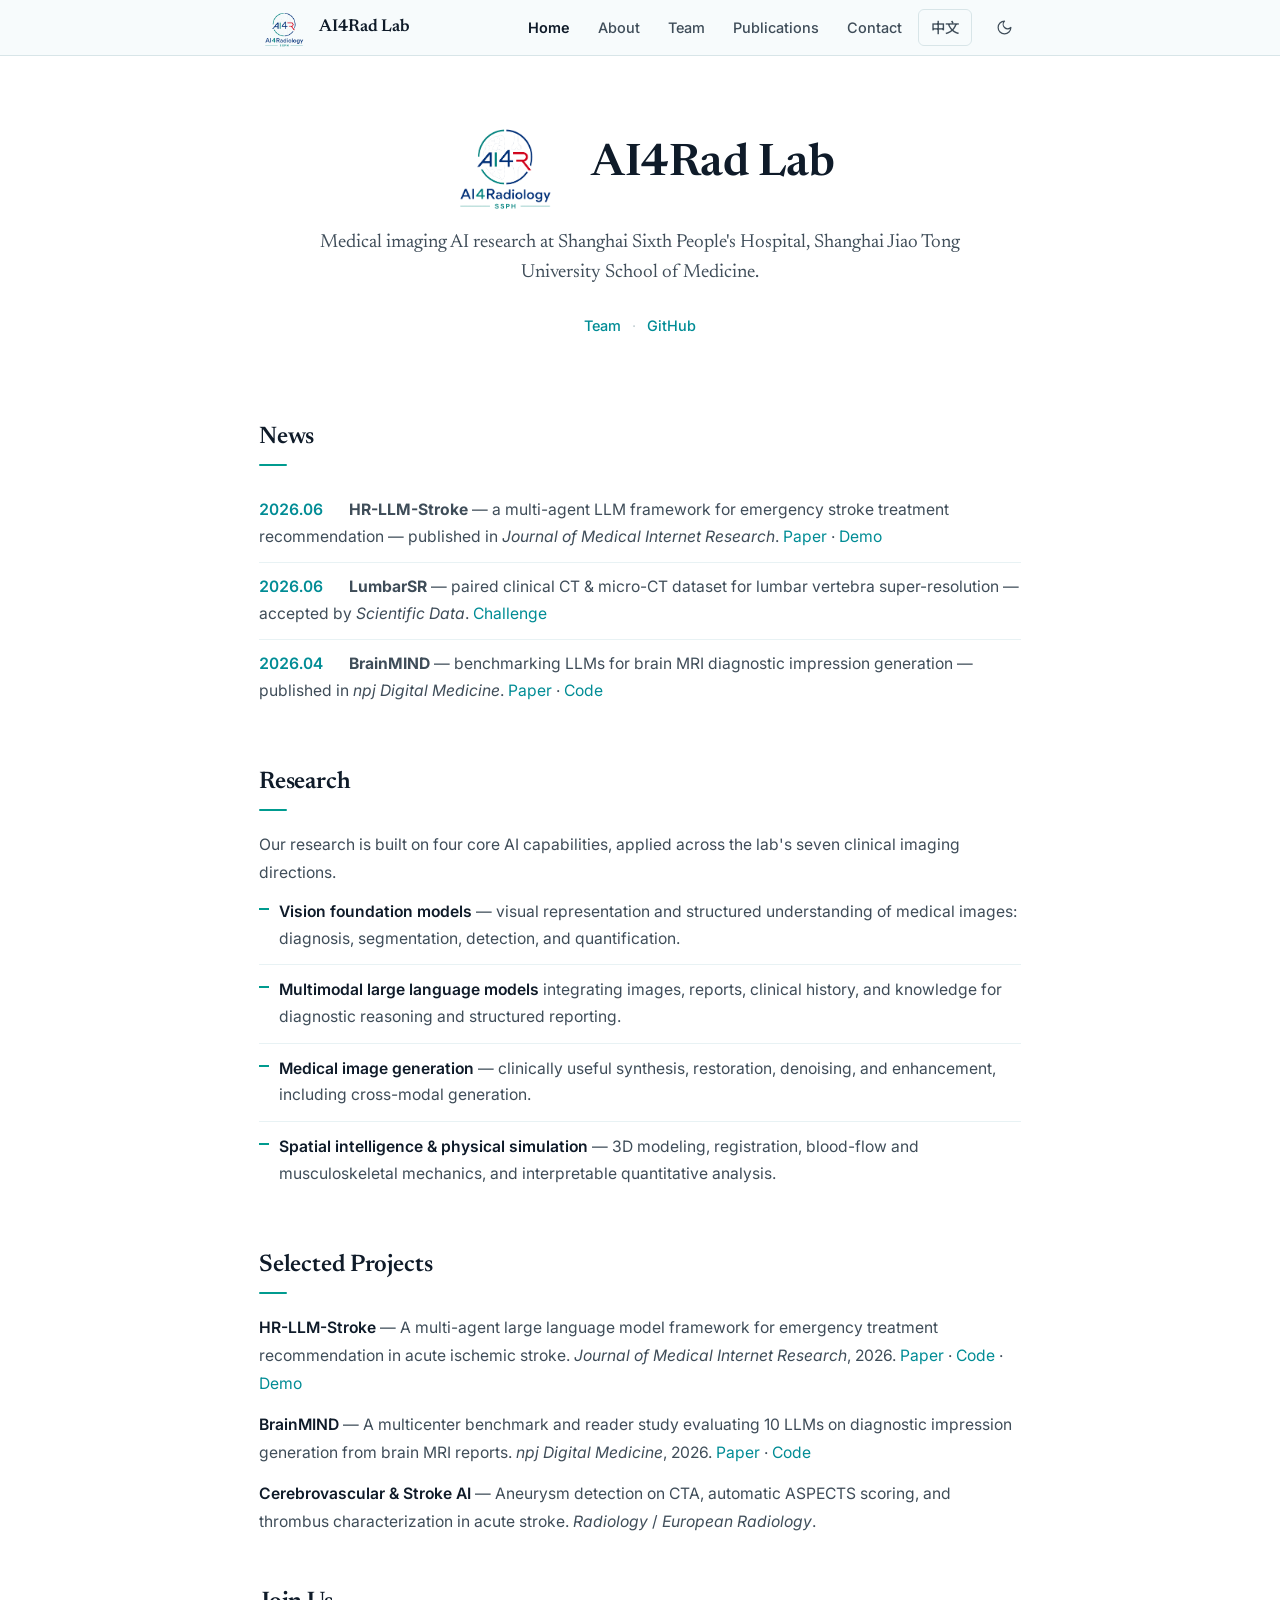
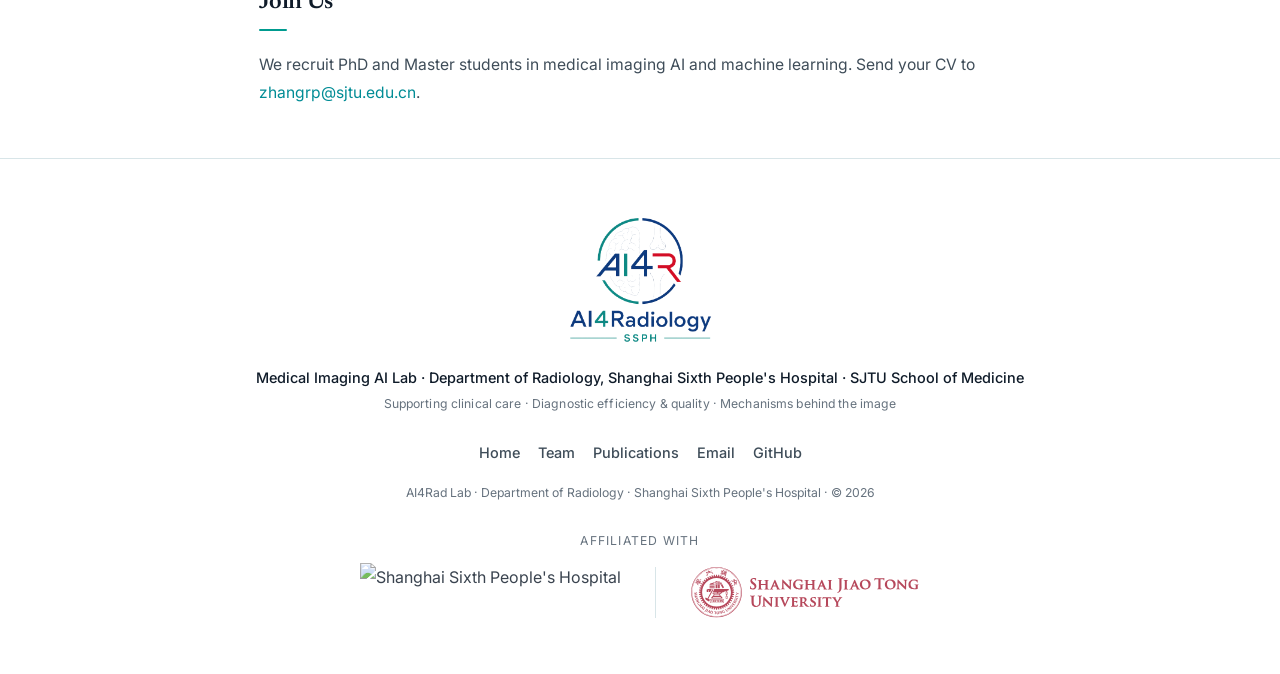
==== commit 927db530: "docs: align About + homepage Research to the 4 core capabilities Unify the research framing around t" ====
--- a/index.html
+++ b/index.html
@@ -55,11 +55,12 @@
 
     <section class="reveal">
       <h2 class="section-title">Research</h2>
+      <p class="text-body">Our research is built on four core AI capabilities, applied across the lab's seven clinical imaging directions.</p>
       <ul class="text-list">
-        <li><strong>Vision foundation models</strong> for detection, segmentation, and quantitative biomarkers in vascular and musculoskeletal imaging.</li>
-        <li><strong>Multimodal large language models</strong> integrating imaging, reports, and clinical data for structured reporting and diagnostic reasoning.</li>
-        <li><strong>Medical image generation</strong>, denoising, and enhancement to improve image quality and reduce scan time.</li>
-        <li><strong>Clinical AI generalization</strong> across sites, scanners, and patient distributions.</li>
+        <li><strong>Vision foundation models</strong> — visual representation and structured understanding of medical images: diagnosis, segmentation, detection, and quantification.</li>
+        <li><strong>Multimodal large language models</strong> integrating images, reports, clinical history, and knowledge for diagnostic reasoning and structured reporting.</li>
+        <li><strong>Medical image generation</strong> — clinically useful synthesis, restoration, denoising, and enhancement, including cross-modal generation.</li>
+        <li><strong>Spatial intelligence &amp; physical simulation</strong> — 3D modeling, registration, blood-flow and musculoskeletal mechanics, and interpretable quantitative analysis.</li>
       </ul>
     </section>
 
